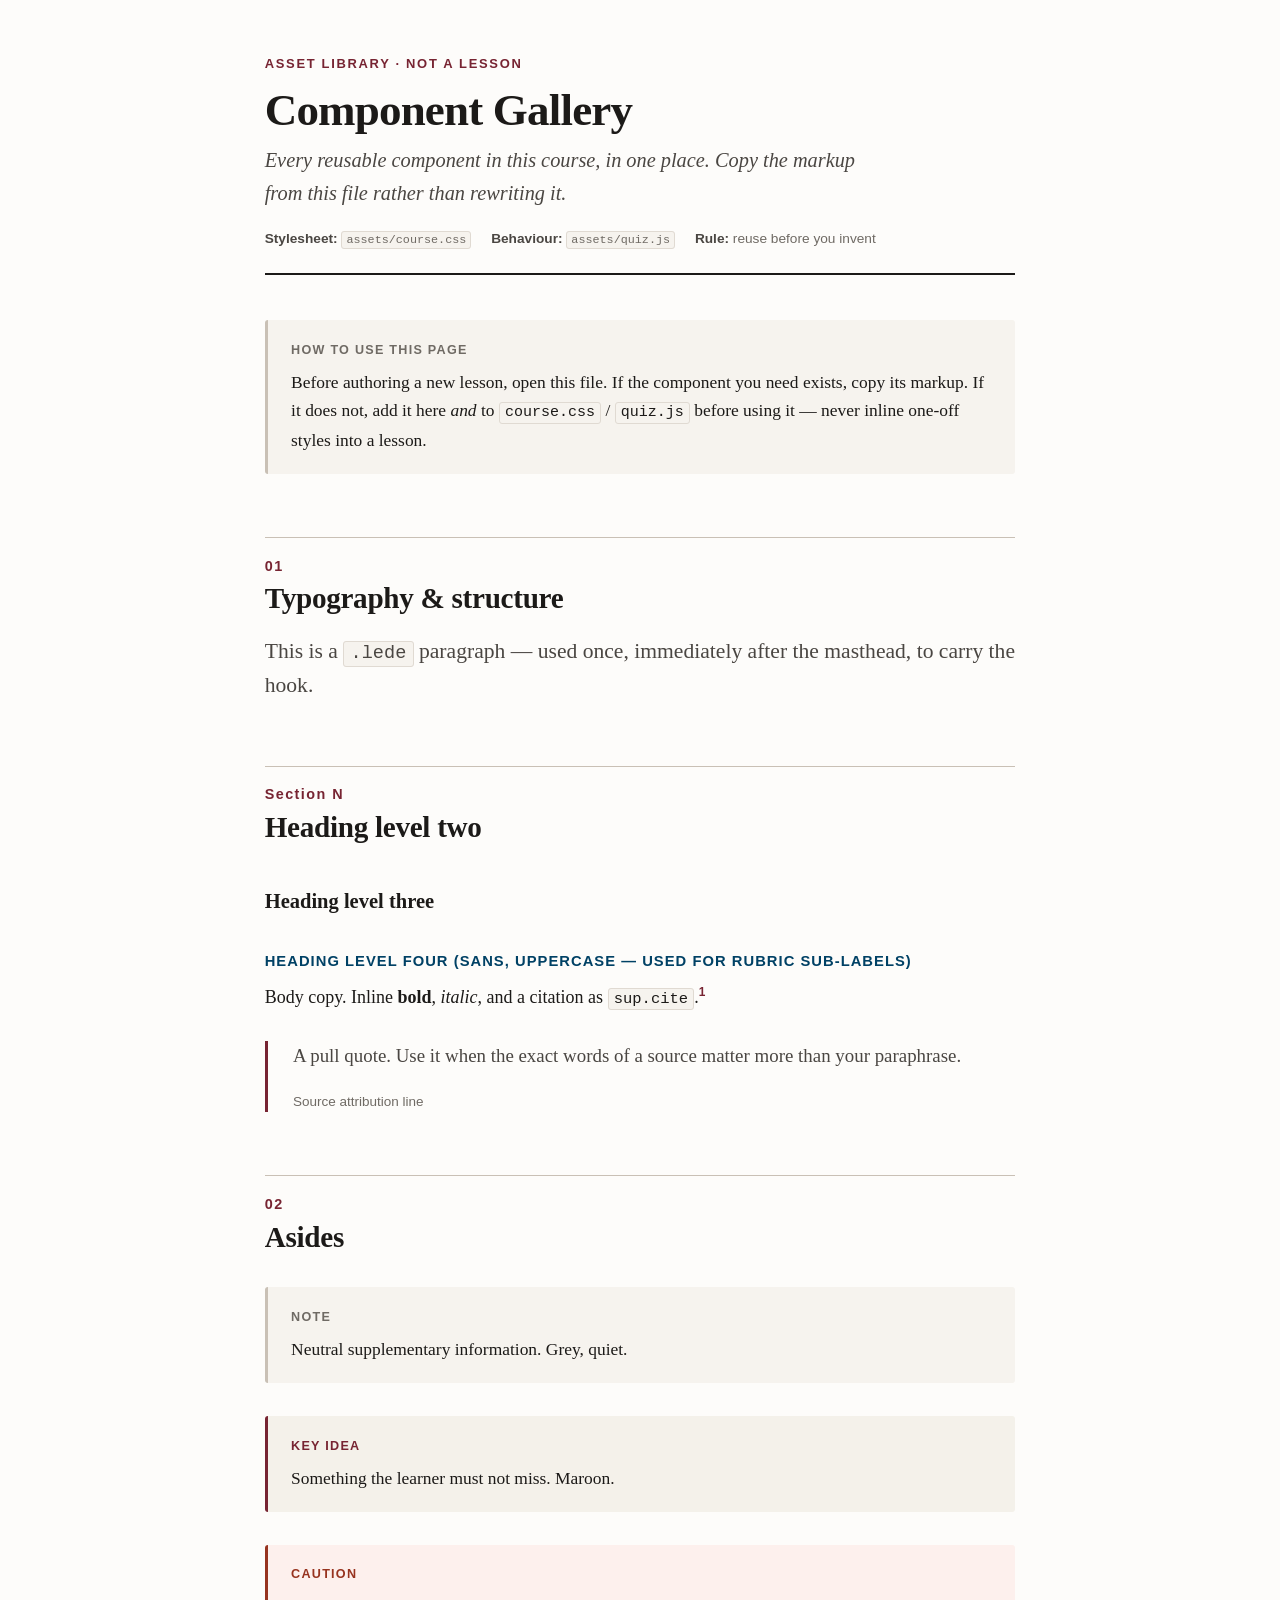
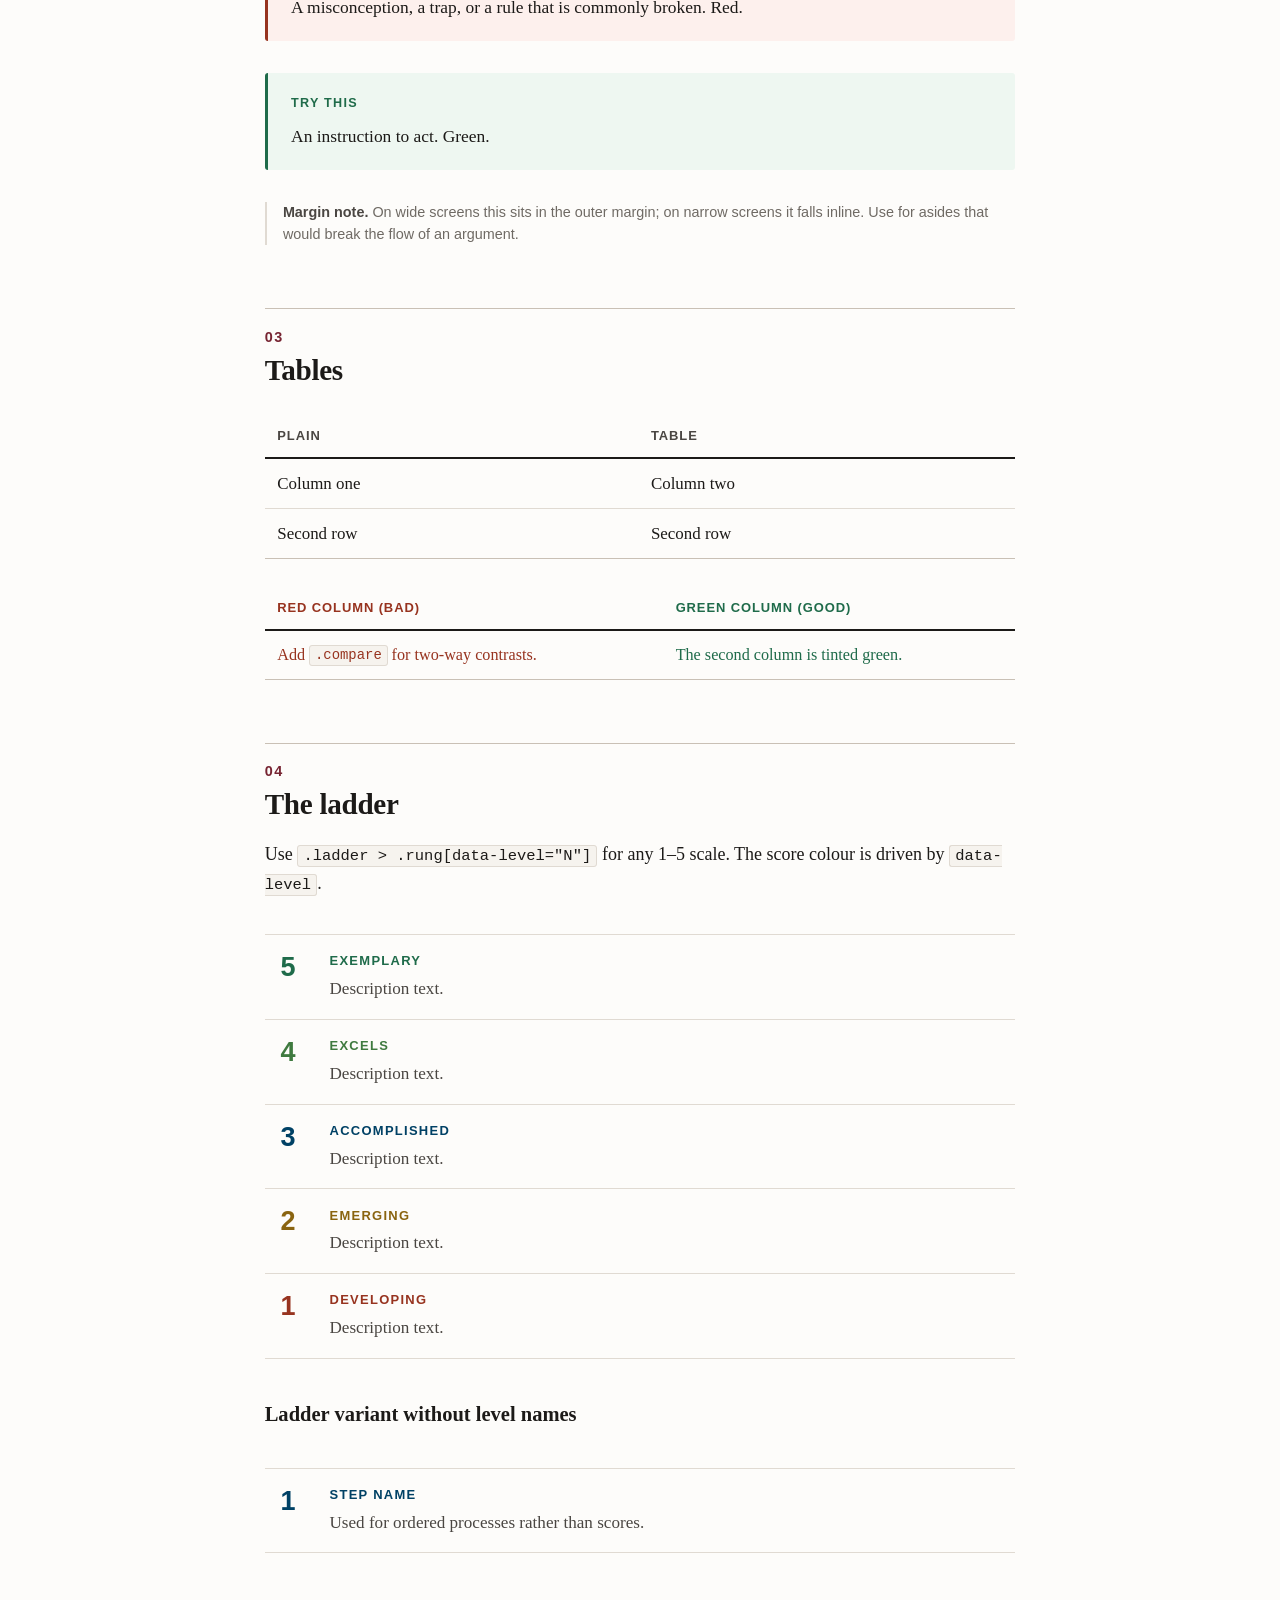
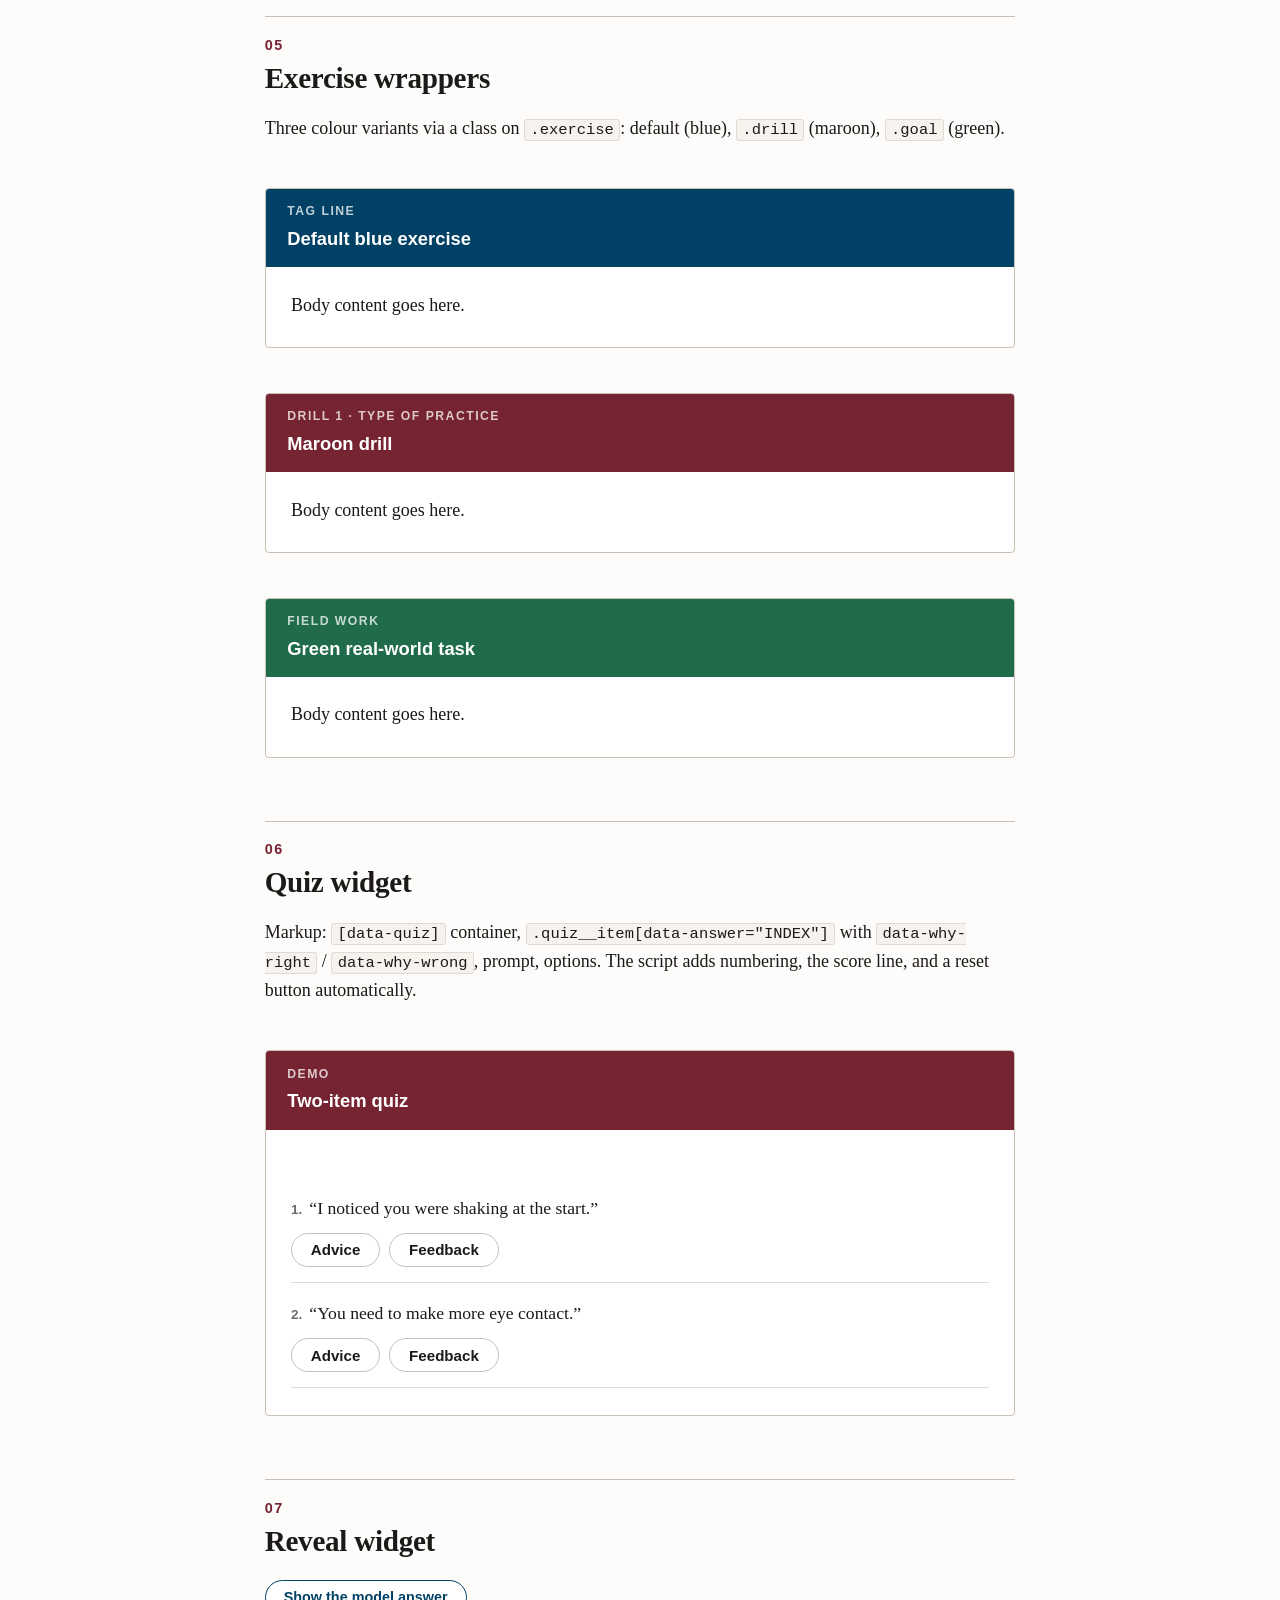
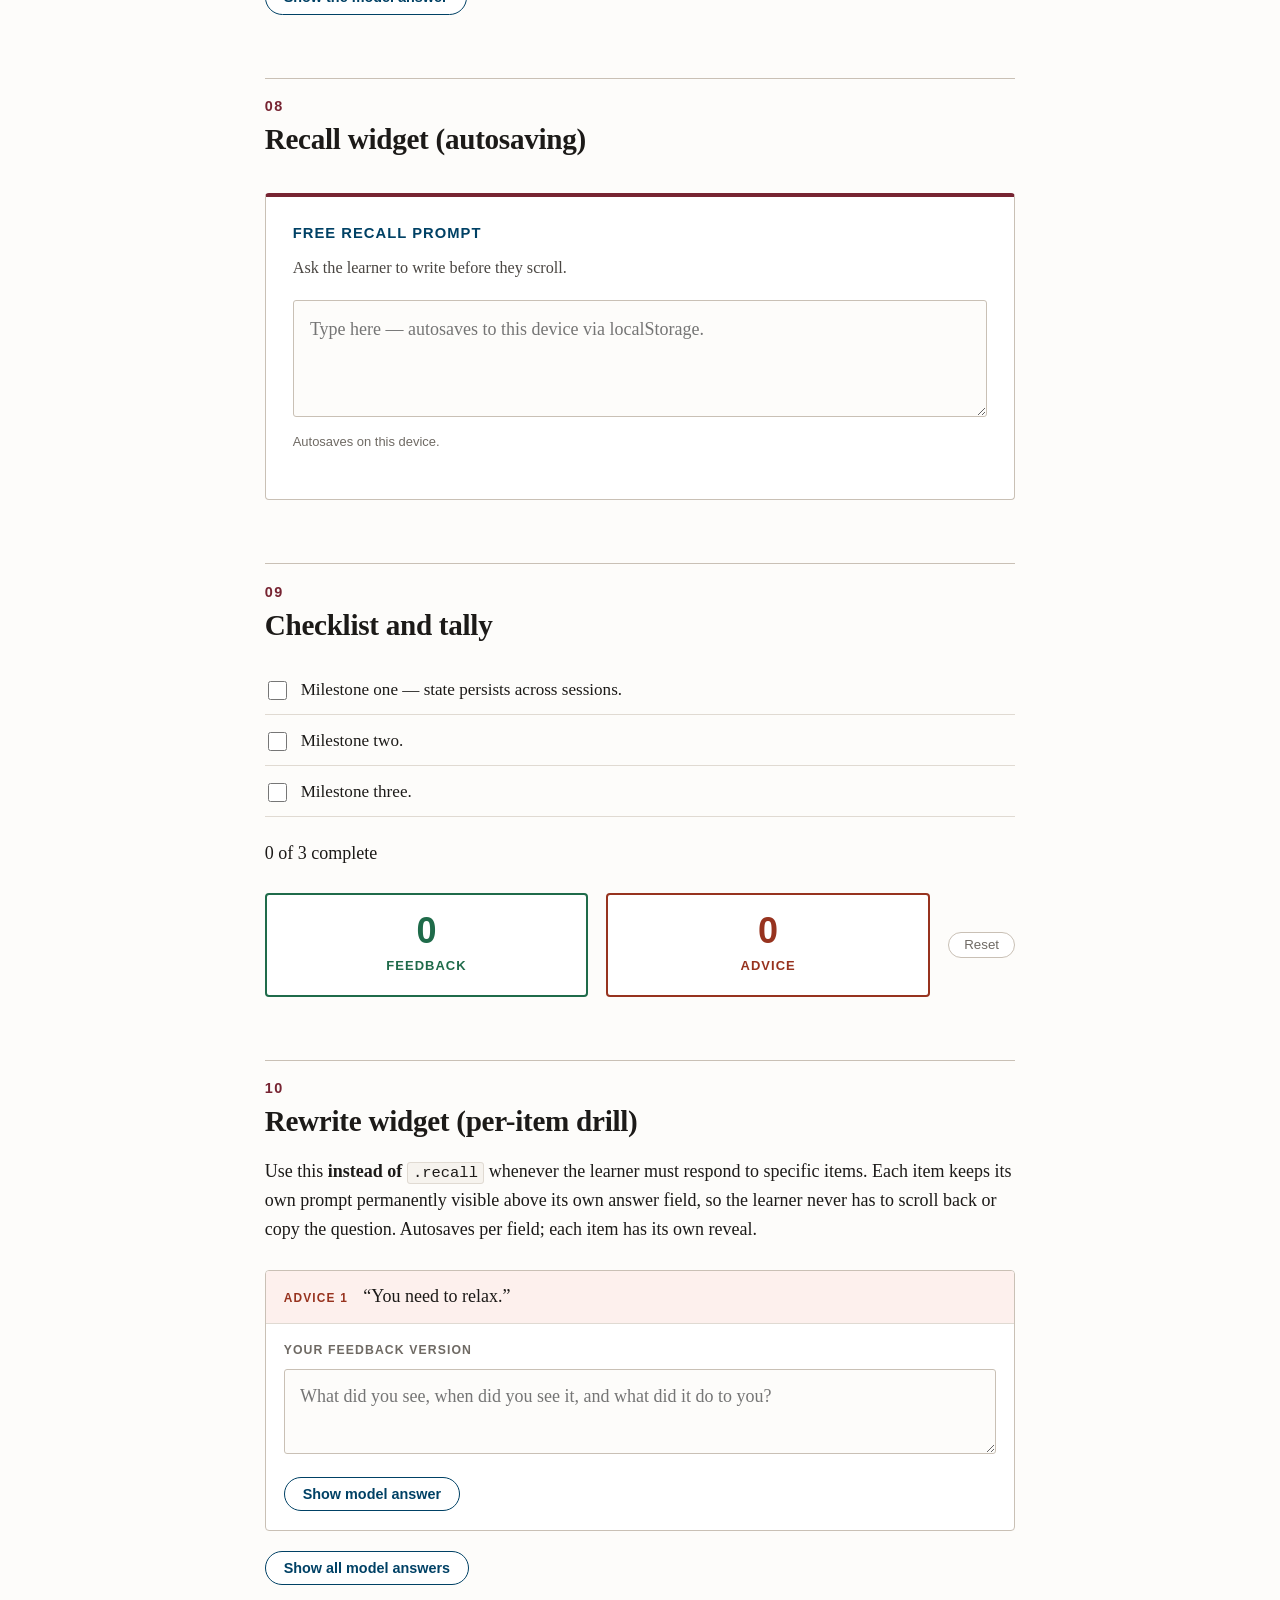
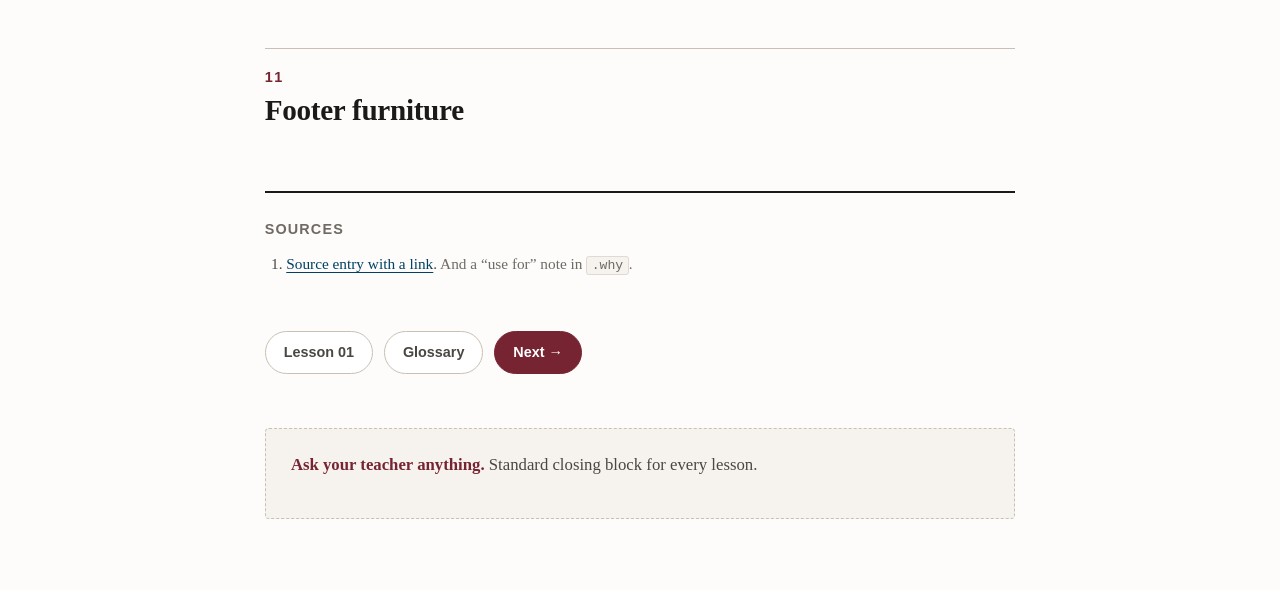
==== assets/components.html @ 380d7daf "Toastmasters evaluation course: Lesson 01 + three reference documents A self-study course on evaluat" ====
<!DOCTYPE html>
<html lang="en">
<head>
<meta charset="utf-8">
<meta name="viewport" content="width=device-width, initial-scale=1">
<title>Component gallery — course asset library</title>
<link rel="stylesheet" href="course.css">
</head>
<body>
<div class="wrap">

<header class="masthead">
  <p class="eyebrow">Asset library · not a lesson</p>
  <h1>Component Gallery</h1>
  <p class="subtitle">Every reusable component in this course, in one place. Copy the markup
  from this file rather than rewriting it.</p>
  <div class="metabar">
    <span><b>Stylesheet:</b> <code>assets/course.css</code></span>
    <span><b>Behaviour:</b> <code>assets/quiz.js</code></span>
    <span><b>Rule:</b> reuse before you invent</span>
  </div>
</header>

<div class="note">
  <span class="label">How to use this page</span>
  <p>Before authoring a new lesson, open this file. If the component you need exists, copy its
  markup. If it does not, add it here <em>and</em> to <code>course.css</code> /
  <code>quiz.js</code> before using it — never inline one-off styles into a lesson.</p>
</div>

<h2><span class="num">01</span>Typography &amp; structure</h2>

<p class="lede">This is a <code>.lede</code> paragraph — used once, immediately after the
masthead, to carry the hook.</p>

<h2><span class="num">Section N</span>Heading level two</h2>
<h3>Heading level three</h3>
<h4>Heading level four (sans, uppercase — used for rubric sub-labels)</h4>

<p>Body copy. Inline <strong>bold</strong>, <em>italic</em>, and a
<citation>citation</citation> as <code>sup.cite</code>.<sup class="cite"><a href="#s1">1</a></sup></p>

<blockquote>
  <p>A pull quote. Use it when the exact words of a source matter more than your paraphrase.</p>
  <cite>Source attribution line</cite>
</blockquote>

<h2><span class="num">02</span>Asides</h2>

<div class="note">
  <span class="label">Note</span>
  <p>Neutral supplementary information. Grey, quiet.</p>
</div>

<div class="key">
  <span class="label">Key idea</span>
  <p>Something the learner must not miss. Maroon.</p>
</div>

<div class="warn">
  <span class="label">Caution</span>
  <p>A misconception, a trap, or a rule that is commonly broken. Red.</p>
</div>

<div class="try">
  <span class="label">Try this</span>
  <p>An instruction to act. Green.</p>
</div>

<p class="margin"><strong>Margin note.</strong> On wide screens this sits in the outer margin;
on narrow screens it falls inline. Use for asides that would break the flow of an
argument.</p>

<h2><span class="num">03</span>Tables</h2>

<table>
  <thead><tr><th>Plain</th><th>Table</th></tr></thead>
  <tbody>
    <tr><td>Column one</td><td>Column two</td></tr>
    <tr><td>Second row</td><td>Second row</td></tr>
  </tbody>
</table>

<table class="compare">
  <thead><tr><th>Red column (bad)</th><th>Green column (good)</th></tr></thead>
  <tbody>
    <tr><td>Add <code>.compare</code> for two-way contrasts.</td><td>The second column is tinted green.</td></tr>
  </tbody>
</table>

<h2><span class="num">04</span>The ladder</h2>

<p>Use <code>.ladder &gt; .rung[data-level="N"]</code> for any 1–5 scale. The score colour is
driven by <code>data-level</code>.</p>

<div class="ladder">
  <div class="rung" data-level="5"><div class="score">5</div>
    <div><span class="rungname">Exemplary</span><p>Description text.</p></div></div>
  <div class="rung" data-level="4"><div class="score">4</div>
    <div><span class="rungname">Excels</span><p>Description text.</p></div></div>
  <div class="rung" data-level="3"><div class="score">3</div>
    <div><span class="rungname">Accomplished</span><p>Description text.</p></div></div>
  <div class="rung" data-level="2"><div class="score">2</div>
    <div><span class="rungname">Emerging</span><p>Description text.</p></div></div>
  <div class="rung" data-level="1"><div class="score">1</div>
    <div><span class="rungname">Developing</span><p>Description text.</p></div></div>
</div>

<h3>Ladder variant without level names</h3>
<div class="ladder">
  <div class="rung" data-level="3"><div class="score">1</div>
    <div><span class="rungname">Step name</span><p>Used for ordered processes rather than
    scores.</p></div></div>
</div>

<h2><span class="num">05</span>Exercise wrappers</h2>

<p>Three colour variants via a class on <code>.exercise</code>: default (blue),
<code>.drill</code> (maroon), <code>.goal</code> (green).</p>

<div class="exercise">
  <header><span class="tag">Tag line</span><span class="name">Default blue exercise</span></header>
  <div class="body"><p>Body content goes here.</p></div>
</div>

<div class="exercise drill">
  <header><span class="tag">Drill 1 · Type of practice</span><span class="name">Maroon drill</span></header>
  <div class="body"><p>Body content goes here.</p></div>
</div>

<div class="exercise goal">
  <header><span class="tag">Field work</span><span class="name">Green real-world task</span></header>
  <div class="body"><p>Body content goes here.</p></div>
</div>

<h2><span class="num">06</span>Quiz widget</h2>

<p>Markup: <code>[data-quiz]</code> container, <code>.quiz__item[data-answer="INDEX"]</code>
with <code>data-why-right</code> / <code>data-why-wrong</code>, prompt, options. The script
adds numbering, the score line, and a reset button automatically.</p>

<div class="exercise drill">
  <header><span class="tag">Demo</span><span class="name">Two-item quiz</span></header>
  <div class="body">
    <div class="quiz" data-quiz>
      <div class="quiz__item" data-answer="1"
           data-why-right="Yes — this is feedback. It reports an observation."
           data-why-wrong="No — “I noticed” is the giveaway. It reports what the evaluator saw.">
        <p class="quiz__prompt">“I noticed you were shaking at the start.”</p>
        <div class="quiz__opts">
          <button type="button" class="quiz__opt">Advice</button>
          <button type="button" class="quiz__opt">Feedback</button>
        </div>
        <p class="quiz__fb" hidden></p>
      </div>
      <div class="quiz__item" data-answer="0"
           data-why-right="Yes — “you need to” makes it an opinion about what to do."
           data-why-wrong="No — “you need to” is a directive, so it is advice.">
        <p class="quiz__prompt">“You need to make more eye contact.”</p>
        <div class="quiz__opts">
          <button type="button" class="quiz__opt">Advice</button>
          <button type="button" class="quiz__opt">Feedback</button>
        </div>
        <p class="quiz__fb" hidden></p>
      </div>
    </div>
  </div>
</div>

<h2><span class="num">07</span>Reveal widget</h2>

<div data-reveal-box class="reveal">
  <button type="button" data-reveal
          data-label-show="Show the model answer"
          data-label-hide="Hide the model answer">Show the model answer</button>
  <div class="reveal__body" hidden>
    <p>The hidden content. Always write model answers here — revealing nothing is a missed
    opportunity for the learner to compare their attempt against a standard.</p>
  </div>
</div>

<h2><span class="num">08</span>Recall widget (autosaving)</h2>

<div class="recall" data-recall data-key="gallery-demo">
  <h4>Free recall prompt</h4>
  <p style="font-size:.9rem;color:var(--ink-soft)">Ask the learner to write before they
  scroll.</p>
  <textarea placeholder="Type here — autosaves to this device via localStorage."></textarea>
  <p class="recall__actions"><span style="font-family:var(--sans);font-size:.72rem;color:var(--ink-faint)">Autosaves on this device.</span></p>
</div>

<h2><span class="num">09</span>Checklist and tally</h2>

<ul class="checklist" data-checklist data-key="gallery-checklist">
  <li><label><input type="checkbox"><span>Milestone one — state persists across sessions.</span></label></li>
  <li><label><input type="checkbox"><span>Milestone two.</span></label></li>
  <li><label><input type="checkbox"><span>Milestone three.</span></label></li>
</ul>

<div class="tally" data-tally data-key="gallery-tally">
  <div class="tally__btn" data-kind="feedback" role="button" tabindex="0">
    <span class="t-count">0</span><span class="t-label">Feedback</span>
  </div>
  <div class="tally__btn" data-kind="advice" role="button" tabindex="0">
    <span class="t-count">0</span><span class="t-label">Advice</span>
  </div>
</div>

<h2><span class="num">10</span>Rewrite widget (per-item drill)</h2>

<p>Use this <strong>instead of</strong> <code>.recall</code> whenever the learner must respond to
specific items. Each item keeps its own prompt permanently visible above its own answer field,
so the learner never has to scroll back or copy the question. Autosaves per field; each item has
its own reveal.</p>

<div class="rewrite" data-rewrite data-key="gallery-rewrite">
  <div class="rewrite__item">
    <div class="rewrite__head">
      <span class="rewrite__n">Advice 1</span>
      <p class="rewrite__advice">“You need to relax.”</p>
    </div>
    <div class="rewrite__body">
      <label>Your feedback version</label>
      <textarea class="rewrite__input" placeholder="What did you see, when did you see it, and what did it do to you?"></textarea>
      <div class="rewrite__bar">
        <button type="button" data-item-reveal>Show model answer</button>
      </div>
      <div class="rewrite__model" hidden>
        <span class="lbl">Model answer</span>
        <p>“For the first forty seconds you were shifting your weight from foot to foot.”</p>
        <p class="coords"><b>WHAT</b> weight shifting · <b>WHEN</b> the first forty seconds ·
        <b>SO WHAT</b> implied by the contrast</p>
      </div>
    </div>
  </div>
  <div class="rewrite__all">
    <button type="button" data-reveal-all>Show all model answers</button>
  </div>
</div>

<h2><span class="num">11</span>Footer furniture</h2>

<div class="sources">
  <h3>Sources</h3>
  <ol>
    <li id="s1"><a href="#">Source entry with a link</a>.
      <span class="why">And a “use for” note in <code>.why</code>.</span></li>
  </ol>
</div>

<nav class="lessonnav">
  <a href="../lessons/0001-you-are-not-a-judge.html">Lesson 01</a>
  <a href="../reference/0001-glossary.html">Glossary</a>
  <a class="next" href="../RESOURCES.md">Next →</a>
</nav>

<div class="askteacher">
  <p><strong>Ask your teacher anything.</strong> Standard closing block for every lesson.</p>
</div>

</div>
<script src="quiz.js"></script>
</body>
</html>
---- assets/course.css ----
/* ============================================================================
   course.css — shared stylesheet for the Toastmasters Evaluation course
   Every lesson and reference document links this file.
   Design goals: Tufte-ish calm, generous measure, prints cleanly on A4/Letter.
   ========================================================================= */

:root {
  /* Brand */
  --tm-maroon: #772432;
  --tm-maroon-soft: #9a4a56;
  --tm-blue: #004165;
  --tm-blue-soft: #3a6f8f;
  --tm-gold: #b8912f;

  /* Ink & paper */
  --ink: #1c1a18;
  --ink-soft: #4a4642;
  --ink-faint: #6f6a64;
  --paper: #fdfcfa;
  --paper-sunk: #f6f3ee;
  --rule: #e0dad2;
  --rule-strong: #c9c0b5;

  /* Semantic */
  --good: #1f6b4a;
  --good-bg: #eef7f1;
  --bad: #97331f;
  --bad-bg: #fdf0ed;
  --warn: #8a6410;
  --warn-bg: #fdf6e6;

  /* Type */
  --serif: "Iowan Old Style", "Palatino Linotype", Palatino, "Book Antiqua",
    Georgia, "Times New Roman", serif;
  --sans: -apple-system, BlinkMacSystemFont, "Segoe UI", Inter, Roboto,
    "Helvetica Neue", Arial, sans-serif;
  --mono: "SF Mono", ui-monospace, "Cascadia Code", Menlo, Consolas, monospace;

  --measure: 40rem;
  --gutter: 20rem;
}

* { box-sizing: border-box; }

html {
  font-size: 18px;
  -webkit-text-size-adjust: 100%;
}

body {
  margin: 0;
  background: var(--paper);
  color: var(--ink);
  font-family: var(--serif);
  line-height: 1.62;
  font-kerning: normal;
  font-variant-ligatures: common-ligatures;
  text-rendering: optimizeLegibility;
}

/* ---------------------------------------------------------------- layout -- */

.wrap {
  max-width: calc(var(--measure) + 4rem);
  margin: 0 auto;
  padding: 3rem 2rem 6rem;
}

/* Single-column centered layout */
@media (min-width: 1180px) {
  .wrap {
    max-width: calc(var(--measure) + 4rem);
  }
}

/* --------------------------------------------------------------- masthead -- */

.masthead {
  border-bottom: 2px solid var(--ink);
  padding-bottom: 1.25rem;
  margin-bottom: 2.5rem;
}

.eyebrow {
  font-family: var(--sans);
  font-size: 0.72rem;
  font-weight: 650;
  letter-spacing: 0.13em;
  text-transform: uppercase;
  color: var(--tm-maroon);
  margin: 0 0 0.6rem;
}

.eyebrow a { color: inherit; }

h1 {
  font-size: 2.5rem;
  line-height: 1.1;
  font-weight: 600;
  letter-spacing: -0.018em;
  margin: 0 0 0.5rem;
}

.subtitle {
  font-size: 1.13rem;
  font-style: italic;
  color: var(--ink-soft);
  margin: 0;
  max-width: 34rem;
}

.metabar {
  font-family: var(--sans);
  font-size: 0.76rem;
  color: var(--ink-faint);
  margin-top: 1rem;
  display: flex;
  flex-wrap: wrap;
  gap: 0.4rem 1.1rem;
}
.metabar b { font-weight: 650; color: var(--ink-soft); }

/* ------------------------------------------------------------------ type -- */

h2 {
  font-size: 1.62rem;
  line-height: 1.2;
  font-weight: 600;
  letter-spacing: -0.01em;
  margin: 3.5rem 0 1rem;
  padding-top: 1.1rem;
  border-top: 1px solid var(--rule-strong);
}

h2 .num {
  font-family: var(--sans);
  font-size: 0.8rem;
  font-weight: 700;
  color: var(--tm-maroon);
  display: block;
  letter-spacing: 0.1em;
  margin-bottom: 0.35rem;
}

h3 {
  font-size: 1.14rem;
  font-weight: 650;
  margin: 2.2rem 0 0.6rem;
}

h4 {
  font-family: var(--sans);
  font-size: 0.82rem;
  font-weight: 700;
  letter-spacing: 0.07em;
  text-transform: uppercase;
  color: var(--tm-blue);
  margin: 1.8rem 0 0.5rem;
}

p { margin: 0 0 1.05rem; }

.lede {
  font-size: 1.2rem;
  line-height: 1.58;
  color: var(--ink-soft);
}

a {
  color: var(--tm-blue);
  text-decoration-thickness: 1px;
  text-underline-offset: 2.5px;
}
a:hover { color: var(--tm-maroon); }

strong { font-weight: 650; }
em { font-style: italic; }

ul, ol { margin: 0 0 1.1rem; padding-left: 1.35rem; }
li { margin-bottom: 0.45rem; }
li > ul, li > ol { margin-top: 0.45rem; margin-bottom: 0.3rem; }

hr {
  border: 0;
  border-top: 1px solid var(--rule);
  margin: 2.5rem 0;
}

/* Superscript citations */
sup.cite {
  font-family: var(--sans);
  font-size: 0.66rem;
  font-weight: 700;
  line-height: 0;
  vertical-align: super;
}
sup.cite a { text-decoration: none; color: var(--tm-maroon); }

/* -------------------------------------------------------------- blockquote -- */

blockquote {
  margin: 1.6rem 0;
  padding: 0 0 0 1.4rem;
  border-left: 3px solid var(--tm-maroon);
  font-size: 1.05rem;
  color: var(--ink-soft);
}
blockquote p:last-child { margin-bottom: 0; }
blockquote cite {
  display: block;
  font-family: var(--sans);
  font-size: 0.75rem;
  font-style: normal;
  color: var(--ink-faint);
  margin-top: 0.7rem;
}

/* ------------------------------------------------------------------ asides -- */

.note,
.key,
.warn,
.try {
  margin: 1.8rem 0;
  padding: 1.1rem 1.3rem;
  border-radius: 3px;
  font-size: 0.97rem;
  background: var(--paper-sunk);
  border-left: 3px solid var(--rule-strong);
}
.note > :last-child,
.key > :last-child,
.warn > :last-child,
.try > :last-child { margin-bottom: 0; }

.note .label,
.key .label,
.warn .label,
.try .label {
  display: block;
  font-family: var(--sans);
  font-size: 0.7rem;
  font-weight: 750;
  letter-spacing: 0.1em;
  text-transform: uppercase;
  margin-bottom: 0.45rem;
  color: var(--ink-faint);
}

.key { background: #f4f1ea; border-left-color: var(--tm-maroon); }
.key .label { color: var(--tm-maroon); }

.warn { background: var(--bad-bg); border-left-color: var(--bad); }
.warn .label { color: var(--bad); }

.try { background: var(--good-bg); border-left-color: var(--good); }
.try .label { color: var(--good); }

/* True margin note (wide screens only) */
.margin {
  font-family: var(--sans);
  font-size: 0.8rem;
  line-height: 1.5;
  color: var(--ink-faint);
  margin: 0.4rem 0 1.5rem;
  padding-left: 0.9rem;
  border-left: 2px solid var(--rule);
}
.margin strong { color: var(--ink-soft); }
@media (max-width: 1179px) {
  .margin { font-size: 0.86rem; }
}

/* ----------------------------------------------------------------- tables -- */

table {
  width: 100%;
  border-collapse: collapse;
  margin: 1.6rem 0;
  font-size: 0.94rem;
}
th {
  font-family: var(--sans);
  font-size: 0.72rem;
  font-weight: 700;
  letter-spacing: 0.07em;
  text-transform: uppercase;
  text-align: left;
  padding: 0.55rem 0.7rem;
  border-bottom: 2px solid var(--ink);
  color: var(--ink-soft);
}
td {
  padding: 0.6rem 0.7rem;
  border-bottom: 1px solid var(--rule);
  vertical-align: top;
}
tbody tr:last-child td { border-bottom: 1px solid var(--rule-strong); }

/* Advice vs feedback comparison */
table.compare td:first-child { color: var(--bad); }
table.compare td:last-child { color: var(--good); }
table.compare th:first-child { color: var(--bad); }
table.compare th:last-child { color: var(--good); }

/* ------------------------------------------------------------------ ladder -- */

.ladder { margin: 2rem 0; }

.rung {
  display: grid;
  grid-template-columns: 2.6rem 1fr;
  gap: 0 1rem;
  padding: 0.9rem 0;
  border-bottom: 1px solid var(--rule);
}
.rung:first-child { border-top: 1px solid var(--rule); }
.rung .score {
  font-family: var(--sans);
  font-size: 1.5rem;
  font-weight: 700;
  line-height: 1;
  text-align: center;
  padding-top: 0.15rem;
}
.rung .rungname {
  font-family: var(--sans);
  font-size: 0.72rem;
  font-weight: 750;
  letter-spacing: 0.1em;
  text-transform: uppercase;
  display: block;
  margin-bottom: 0.15rem;
}
.rung p { margin: 0; font-size: 0.95rem; color: var(--ink-soft); }

.rung[data-level="5"] .score, .rung[data-level="5"] .rungname { color: var(--good); }
.rung[data-level="4"] .score, .rung[data-level="4"] .rungname { color: #3f7a3f; }
.rung[data-level="3"] .score, .rung[data-level="3"] .rungname { color: var(--tm-blue); }
.rung[data-level="2"] .score, .rung[data-level="2"] .rungname { color: var(--warn); }
.rung[data-level="1"] .score, .rung[data-level="1"] .rungname { color: var(--bad); }

/* ---------------------------------------------------------------- exercise -- */

.exercise {
  margin: 2.5rem 0;
  border: 1px solid var(--rule-strong);
  border-radius: 4px;
  overflow: hidden;
  background: #fff;
}
.exercise > header {
  background: var(--tm-blue);
  color: #fff;
  padding: 0.75rem 1.2rem;
  font-family: var(--sans);
}
.exercise > header .tag {
  font-size: 0.68rem;
  font-weight: 750;
  letter-spacing: 0.12em;
  text-transform: uppercase;
  opacity: 0.75;
  display: block;
}
.exercise > header .name {
  font-size: 1.02rem;
  font-weight: 650;
  display: block;
  margin-top: 0.1rem;
}
.exercise > .body { padding: 1.3rem 1.4rem 0.4rem; }
.exercise > .body > :last-child { margin-bottom: 1.1rem; }

.exercise.goal > header { background: var(--good); }
.exercise.drill > header { background: var(--tm-maroon); }

/* -------------------------------------------------------------- quiz widget -- */

.quiz { margin: 1.4rem 0 1.6rem; }

.quiz__item {
  padding: 0.85rem 0;
  border-bottom: 1px solid var(--rule);
}
.quiz__item:last-child { border-bottom: 0; }

.quiz__prompt {
  margin: 0 0 0.6rem;
  font-size: 0.98rem;
}
.quiz__prompt .n {
  font-family: var(--sans);
  font-size: 0.75rem;
  font-weight: 700;
  color: var(--ink-faint);
  margin-right: 0.4rem;
}

.quiz__opts {
  display: flex;
  flex-wrap: wrap;
  gap: 0.5rem;
}

.quiz__opt {
  font-family: var(--sans);
  font-size: 0.84rem;
  font-weight: 600;
  padding: 0.42rem 1.05rem;
  border: 1.5px solid var(--rule-strong);
  background: #fff;
  color: var(--ink);
  border-radius: 100px;
  cursor: pointer;
  transition: background 0.12s, border-color 0.12s, color 0.12s;
}
.quiz__opt:hover:not(:disabled) {
  border-color: var(--tm-blue);
  color: var(--tm-blue);
}
.quiz__opt:disabled { cursor: default; }

.quiz__opt.is-correct {
  background: var(--good-bg);
  border-color: var(--good);
  color: var(--good);
  font-weight: 700;
}
.quiz__opt.is-wrong {
  background: var(--bad-bg);
  border-color: var(--bad);
  color: var(--bad);
  text-decoration: line-through;
}
.quiz__opt.is-dim { opacity: 0.42; }

.quiz__fb {
  margin: 0.7rem 0 0;
  font-size: 0.88rem;
  line-height: 1.55;
  padding: 0.55rem 0.85rem;
  border-radius: 3px;
  border-left: 3px solid var(--rule-strong);
  background: var(--paper-sunk);
  color: var(--ink-soft);
}
.quiz__fb.good { border-left-color: var(--good); background: var(--good-bg); }
.quiz__fb.bad { border-left-color: var(--bad); background: var(--bad-bg); }

.quiz__score {
  font-family: var(--sans);
  font-size: 0.8rem;
  font-weight: 650;
  color: var(--ink-faint);
  margin-top: 1rem;
  padding-top: 0.7rem;
  border-top: 1px solid var(--rule-strong);
}
.quiz__score b { color: var(--ink); }

.quiz__reset {
  font-family: var(--sans);
  font-size: 0.74rem;
  font-weight: 600;
  margin-left: 0.7rem;
  border: 1px solid var(--rule-strong);
  background: #fff;
  border-radius: 100px;
  padding: 0.18rem 0.7rem;
  cursor: pointer;
  color: var(--ink-faint);
}

/* ------------------------------------------------------------ reveal widget -- */

.reveal { margin: 1.2rem 0; }
.reveal__btn {
  font-family: var(--sans);
  font-size: 0.8rem;
  font-weight: 650;
  padding: 0.45rem 1rem;
  border: 1.5px solid var(--tm-blue);
  color: var(--tm-blue);
  background: #fff;
  border-radius: 100px;
  cursor: pointer;
}
.reveal__btn:hover { background: var(--tm-blue); color: #fff; }
.reveal__body {
  margin-top: 0.9rem;
  padding: 1rem 1.2rem;
  background: var(--paper-sunk);
  border-left: 3px solid var(--tm-blue);
  border-radius: 3px;
  font-size: 0.95rem;
}
.reveal__body > :last-child { margin-bottom: 0; }

/* --------------------------------------------------------- checklist widget -- */

.checklist { list-style: none; padding: 0; margin: 1.2rem 0; }
.checklist li {
  margin: 0;
  border-bottom: 1px solid var(--rule);
}
.checklist label {
  display: flex;
  gap: 0.75rem;
  align-items: flex-start;
  padding: 0.62rem 0.2rem;
  cursor: pointer;
  font-size: 0.95rem;
}
.checklist input {
  margin: 0.32rem 0 0;
  width: 1.05rem;
  height: 1.05rem;
  flex: 0 0 auto;
  accent-color: var(--tm-maroon);
  cursor: pointer;
}
.checklist input:checked + span {
  color: var(--ink-faint);
  text-decoration: line-through;
  text-decoration-color: var(--rule-strong);
}
.checklist .progress {
  font-family: var(--sans);
  font-size: 0.76rem;
  font-weight: 650;
  color: var(--ink-faint);
  margin-top: 0.6rem;
}

/* ------------------------------------------------------------- tally widget -- */

.tally {
  display: flex;
  gap: 1rem;
  flex-wrap: wrap;
  margin: 1.4rem 0;
}
.tally__btn {
  flex: 1 1 8rem;
  font-family: var(--sans);
  text-align: center;
  padding: 1rem 0.8rem;
  border-radius: 4px;
  border: 2px solid;
  background: #fff;
  cursor: pointer;
  user-select: none;
}
.tally__btn .t-count {
  display: block;
  font-size: 2rem;
  font-weight: 700;
  line-height: 1;
}
.tally__btn .t-label {
  display: block;
  font-size: 0.72rem;
  font-weight: 700;
  letter-spacing: 0.08em;
  text-transform: uppercase;
  margin-top: 0.35rem;
}
.tally__btn[data-kind="feedback"] { border-color: var(--good); color: var(--good); }
.tally__btn[data-kind="advice"] { border-color: var(--bad); color: var(--bad); }
.tally__btn:active { transform: translateY(1px); }
.tally__reset {
  font-family: var(--sans);
  font-size: 0.74rem;
  border: 1px solid var(--rule-strong);
  background: #fff;
  border-radius: 100px;
  padding: 0.25rem 0.85rem;
  cursor: pointer;
  color: var(--ink-faint);
  align-self: center;
}

/* --------------------------------------------------------- recall / flashcard -- */

.recall {
  background: #fff;
  border: 1px solid var(--rule-strong);
  border-top: 4px solid var(--tm-maroon);
  border-radius: 4px;
  padding: 1.4rem 1.5rem;
  margin: 2rem 0;
}
.recall h4 { margin-top: 0; }
.recall textarea {
  width: 100%;
  min-height: 6.5rem;
  font-family: var(--serif);
  font-size: 1rem;
  line-height: 1.6;
  padding: 0.8rem 0.9rem;
  border: 1px solid var(--rule-strong);
  border-radius: 3px;
  background: var(--paper);
  color: var(--ink);
  resize: vertical;
}
.recall textarea:focus {
  outline: 2px solid var(--tm-blue);
  outline-offset: 1px;
}
.recall .saved {
  font-family: var(--sans);
  font-size: 0.72rem;
  color: var(--good);
  font-weight: 650;
  margin-left: 0.6rem;
}

/* --------------------------------------------------------- rewrite widget -- */
/* Per-item drill: the prompt stays visible beside its own answer field.
   Use instead of .recall whenever the learner must respond to specific items. */

.rewrite { margin: 1.4rem 0 0; }

.rewrite__item {
  border: 1px solid var(--rule-strong);
  border-radius: 4px;
  margin-bottom: 1.1rem;
  background: #fff;
  overflow: hidden;
}

.rewrite__head {
  display: flex;
  gap: 0.85rem;
  align-items: baseline;
  padding: 0.7rem 1rem;
  background: var(--bad-bg);
  border-bottom: 1px solid var(--rule);
}

.rewrite__n {
  font-family: var(--sans);
  font-size: 0.66rem;
  font-weight: 750;
  letter-spacing: 0.1em;
  text-transform: uppercase;
  color: var(--bad);
  white-space: nowrap;
  flex: 0 0 auto;
  padding-top: 0.12rem;
}

.rewrite__advice {
  margin: 0;
  font-size: 1rem;
  line-height: 1.5;
}

.rewrite__body { padding: 0.95rem 1rem 1.05rem; }

.rewrite__body label {
  display: block;
  font-family: var(--sans);
  font-size: 0.68rem;
  font-weight: 700;
  letter-spacing: 0.09em;
  text-transform: uppercase;
  color: var(--ink-faint);
  margin-bottom: 0.45rem;
}

.rewrite__input {
  width: 100%;
  min-height: 4.6rem;
  font-family: var(--serif);
  font-size: 1rem;
  line-height: 1.6;
  padding: 0.7rem 0.85rem;
  border: 1px solid var(--rule-strong);
  border-radius: 3px;
  background: var(--paper);
  color: var(--ink);
  resize: vertical;
}
.rewrite__input:focus {
  outline: 2px solid var(--tm-blue);
  outline-offset: 1px;
}

.rewrite__bar {
  display: flex;
  gap: 0.6rem;
  flex-wrap: wrap;
  align-items: center;
  margin-top: 0.8rem;
}

.rewrite__model {
  margin: 0.95rem 0 0;
  padding: 0.9rem 1.05rem;
  background: var(--good-bg);
  border-left: 3px solid var(--good);
  border-radius: 3px;
  font-size: 0.94rem;
  line-height: 1.55;
}
.rewrite__model .lbl {
  display: block;
  font-family: var(--sans);
  font-size: 0.66rem;
  font-weight: 750;
  letter-spacing: 0.1em;
  text-transform: uppercase;
  color: var(--good);
  margin-bottom: 0.4rem;
}
.rewrite__model p { margin: 0 0 0.6rem; }
.rewrite__model p:last-child { margin-bottom: 0; }
.rewrite__model .coords {
  font-family: var(--sans);
  font-size: 0.82rem;
  color: var(--ink-soft);
}
.rewrite__model .coords b { color: var(--ink); }

.rewrite__all { margin-top: 0.6rem; }

/* -------------------------------------------------------------- source list -- */

.sources {
  margin-top: 3.5rem;
  padding-top: 1.4rem;
  border-top: 2px solid var(--ink);
  font-size: 0.85rem;
  color: var(--ink-soft);
}
.sources h3 { font-size: 0.8rem; font-family: var(--sans); letter-spacing: 0.08em;
  text-transform: uppercase; color: var(--ink-faint); margin-top: 0; }
.sources ol { padding-left: 1.2rem; }
.sources li { margin-bottom: 0.55rem; }
.sources .why { color: var(--ink-faint); }

/* -------------------------------------------------------------------- nav -- */

.lessonnav {
  display: flex;
  flex-wrap: wrap;
  gap: 0.6rem;
  margin: 3rem 0 0;
  font-family: var(--sans);
}
.lessonnav a {
  font-size: 0.8rem;
  font-weight: 600;
  padding: 0.5rem 1rem;
  border: 1px solid var(--rule-strong);
  border-radius: 100px;
  text-decoration: none;
  color: var(--ink-soft);
  background: #fff;
}
.lessonnav a:hover { border-color: var(--tm-maroon); color: var(--tm-maroon); }
.lessonnav a.next { background: var(--tm-maroon); border-color: var(--tm-maroon); color: #fff; }
.lessonnav a.next:hover { background: var(--tm-blue); border-color: var(--tm-blue); color: #fff; }

/* Prompt to the teacher */
.askteacher {
  margin-top: 3rem;
  padding: 1.2rem 1.4rem;
  border: 1px dashed var(--rule-strong);
  border-radius: 4px;
  font-size: 0.93rem;
  color: var(--ink-soft);
  background: var(--paper-sunk);
}
.askteacher strong { color: var(--tm-maroon); }

/* -------------------------------------------------------------------- nav -- */

.topnav {
  font-family: var(--sans);
  font-size: 0.76rem;
  font-weight: 600;
  letter-spacing: 0.02em;
  margin: 0 0 1.6rem;
}
.topnav a {
  color: var(--ink-faint);
  text-decoration: none;
  border-bottom: 1px solid transparent;
}
.topnav a:hover { color: var(--tm-maroon); border-bottom-color: var(--tm-maroon); }
.topnav .sep { color: var(--rule-strong); margin: 0 0.5rem; }

table.compare { font-size: 0.9rem; }

code {
  font-family: var(--mono);
  font-size: 0.86em;
  background: var(--paper-sunk);
  padding: 0.08em 0.34em;
  border-radius: 3px;
  border: 1px solid var(--rule);
  word-break: break-word;
}

/* ============================================================ course home = */

.home-hero {
  border-bottom: 2px solid var(--ink);
  padding-bottom: 1.6rem;
  margin-bottom: 2.2rem;
}
.home-hero h1 { font-size: 2.7rem; }
.home-hero .lede { max-width: 34rem; }

.home-section { margin-top: 3rem; }
.home-section > h2 { margin-top: 0; border-top: 0; padding-top: 0; }

.cards {
  display: grid;
  grid-template-columns: repeat(auto-fill, minmax(17rem, 1fr));
  gap: 1rem;
  margin: 1.4rem 0 0;
  padding: 0;
  list-style: none;
}

.card {
  border: 1px solid var(--rule-strong);
  border-radius: 4px;
  background: #fff;
  padding: 1.05rem 1.15rem 1rem;
  display: flex;
  flex-direction: column;
  gap: 0.35rem;
  text-decoration: none;
  color: inherit;
  transition: border-color 0.12s, box-shadow 0.12s;
}
.card:hover {
  border-color: var(--tm-maroon);
  box-shadow: 0 2px 10px rgba(119, 36, 50, 0.09);
}
.card .kicker {
  font-family: var(--sans);
  font-size: 0.66rem;
  font-weight: 750;
  letter-spacing: 0.12em;
  text-transform: uppercase;
  color: var(--tm-maroon);
}
.card .title {
  font-size: 1.06rem;
  font-weight: 650;
  line-height: 1.28;
}
.card .desc {
  font-size: 0.88rem;
  color: var(--ink-soft);
  margin: 0;
  line-height: 1.5;
}
.card .meta {
  font-family: var(--sans);
  font-size: 0.7rem;
  color: var(--ink-faint);
  margin-top: auto;
  padding-top: 0.5rem;
}

.card.pending {
  border-style: dashed;
  background: var(--paper-sunk);
  color: var(--ink-faint);
}
.card.pending .kicker { color: var(--ink-faint); }
.card.pending .title { color: var(--ink-faint); font-weight: 600; }

/* ---------------------------------------------------------------- mobile -- */

@media (max-width: 720px) {
  html { font-size: 17px; }

  .wrap { padding: 1.9rem 1.15rem 4rem; }

  h1 { font-size: 1.9rem; }
  .home-hero h1 { font-size: 2rem; }
  h2 { font-size: 1.4rem; margin-top: 2.7rem; }
  .subtitle { font-size: 1.02rem; }
  .lede { font-size: 1.08rem; }
  .masthead { padding-bottom: 1rem; margin-bottom: 1.9rem; }

  /* Long words, URLs and code must never force a horizontal scroll. */
  p, li, td, th, .card .title { overflow-wrap: break-word; }

  .exercise > header { padding: 0.68rem 0.95rem; }
  .exercise > .body { padding: 1rem 0.95rem 0.1rem; }
  .note, .key, .warn, .try { padding: 0.95rem 1rem; }
  blockquote { padding-left: 1rem; font-size: 1rem; }

  table { font-size: 0.85rem; }
  table.compare { font-size: 0.82rem; }
  th, td { padding: 0.5rem 0.45rem; }
  th { font-size: 0.66rem; }

  .rung { grid-template-columns: 2.1rem 1fr; gap: 0 0.7rem; padding: 0.8rem 0; }
  .rung .score { font-size: 1.3rem; }

  .cards { grid-template-columns: 1fr; gap: 0.75rem; }

  .tally { gap: 0.6rem; }
  .tally__btn { flex: 1 1 44%; padding: 0.85rem 0.5rem; }
  .tally__btn .t-count { font-size: 1.7rem; }
  .tally__reset { flex: 1 1 100%; }

  .quiz__opts { gap: 0.4rem; }
  .quiz__opt { padding: 0.5rem 1.1rem; }

  .lessonnav { gap: 0.5rem; }
  .lessonnav a { font-size: 0.76rem; padding: 0.45rem 0.85rem; }

  .sources { font-size: 0.82rem; }

  /* Stacked definition tables (tagged by quiz.js). Two-column tables that are not
     two-way contrasts collapse into blocks so the term column cannot be crushed. */
  table.table--stack { display: block; }
  table.table--stack tbody { display: block; }
  table.table--stack tr {
    display: block;
    padding: 0.85rem 0;
    border-bottom: 1px solid var(--rule);
  }
  table.table--stack td { display: block; border: 0; padding: 0 0 0.35rem; }
  table.table--stack td:first-child {
    font-family: var(--sans);
    font-size: 0.9rem;
    font-weight: 700;
    color: var(--tm-maroon);
    padding-bottom: 0.25rem;
  }
  /* Column header repeated above each stacked cell so the pairing survives. */
  table.table--stack td[data-label]::before {
    content: attr(data-label) " \00b7 ";
    font-family: var(--sans);
    font-size: 0.68rem;
    font-weight: 750;
    letter-spacing: 0.08em;
    text-transform: uppercase;
    color: var(--ink-faint);
  }
  table.table--stack tbody tr:last-child { border-bottom: 1px solid var(--rule-strong); }
  table.table--stack tbody tr:last-child td { border-bottom: 0; }
}

@media (max-width: 400px) {
  html { font-size: 16.5px; }
  .wrap { padding: 1.5rem 0.95rem 3.5rem; }
  .exercise > .body { padding: 0.9rem 0.8rem 0.1rem; }
  .lessonmap { gap: 0.3rem; }
  .lessonmap a { min-width: 2.15rem; height: 2.15rem; font-size: 0.72rem; }
}

/* iPhone notch / home-indicator safe areas */
@supports (padding: env(safe-area-inset-left)) {
  .wrap {
    padding-left: max(1.15rem, env(safe-area-inset-left));
    padding-right: max(1.15rem, env(safe-area-inset-right));
    padding-bottom: max(4rem, calc(2rem + env(safe-area-inset-bottom)));
  }
}

/* --------------------------------------------------------- lesson map --------- */
/* Compact course navigation, lives in every lesson footer. Not a landing page —
   just a way to jump between lessons from a phone. */
.lessonmap {
  display: flex;
  flex-wrap: wrap;
  gap: 0.35rem;
  margin: 2.6rem 0 0;
  font-family: var(--sans);
}
.lessonmap .lm-label {
  flex: 1 0 100%;
  font-size: 0.68rem;
  font-weight: 750;
  letter-spacing: 0.11em;
  text-transform: uppercase;
  color: var(--ink-faint);
  margin-bottom: 0.15rem;
}
.lessonmap a {
  font-size: 0.75rem;
  font-weight: 700;
  text-decoration: none;
  min-width: 2.4rem;
  height: 2.4rem;
  padding: 0 0.45rem;
  border-radius: 3px;
  display: flex;
  align-items: center;
  justify-content: center;
  border: 1px solid var(--rule-strong);
  color: var(--ink-faint);
  background: #fff;
}
.lessonmap a:hover { border-color: var(--tm-maroon); color: var(--tm-maroon); }
.lessonmap a.is-current {
  background: var(--tm-maroon);
  border-color: var(--tm-maroon);
  color: #fff;
}
.lessonmap a.is-current:hover { color: #fff; }
.lessonmap a.is-planned {
  opacity: 0.38;
  border-style: dashed;
  cursor: default;
}
.lessonmap a.is-planned:hover { border-color: var(--rule-strong); color: var(--ink-faint); }

/* ---------------------------------------------------------- table handling -- */
/* quiz.js tags tables so narrow screens stay readable:
   - 2-column headerless tables get .table--stack and collapse into blocks
   - wide data tables get wrapped in .table-scroll */
.table-scroll {
  overflow-x: auto;
  -webkit-overflow-scrolling: touch;
  margin: 1.6rem 0;
}
.table-scroll table { margin: 0; }

/* ------------------------------------------------------ back-to-top (phone) -- */
.toplink {
  position: fixed;
  right: 0.9rem;
  bottom: 0.9rem;
  width: 2.6rem;
  height: 2.6rem;
  border-radius: 50%;
  background: var(--tm-maroon);
  color: #fff;
  font-family: var(--sans);
  font-size: 1.05rem;
  font-weight: 700;
  display: flex;
  align-items: center;
  justify-content: center;
  text-decoration: none;
  box-shadow: 0 2px 10px rgba(0, 0, 0, 0.22);
  opacity: 0;
  pointer-events: none;
  transition: opacity 0.2s;
  z-index: 50;
}
.toplink.is-visible { opacity: 1; pointer-events: auto; }
.toplink:hover { color: #fff; background: var(--tm-blue); }

/* ------------------------------------------------------------------ print -- */

@media print {
  :root { --paper: #fff; }
  html { font-size: 10.5pt; }
  body { background: #fff; color: #000; }

  .wrap {
    max-width: none;
    padding: 0;
    display: block;
  }

  @page { margin: 16mm 18mm 16mm 18mm; }

  a { color: #000; text-decoration: none; }
  a[href^="http"]::after {
    content: " (" attr(href) ")";
    font-size: 0.72em;
    color: #555;
    word-break: break-all;
  }
  a[href^="#"]::after { content: none; }

  h2 { break-after: avoid; page-break-after: avoid; }
  h3, h4 { break-after: avoid; page-break-after: avoid; }
  table, .exercise, .quiz__item, .recall, blockquote, .note, .key, .warn, .try {
    break-inside: avoid;
    page-break-inside: avoid;
  }
  .exercise { border: 1px solid #999; }
  .exercise > header { background: #f0f0f0 !important; color: #000 !important; }
  .exercise.goal > header,
  .exercise.drill > header { background: #f0f0f0 !important; }

  .lessonnav, .quiz__reset, .reveal__btn, .toplink { display: none; }

  /* Undo mobile stacking — the printed page is wide enough. */
  table.table--stack,
  table.table--stack tbody,
  table.table--stack tr,
  table.table--stack td { display: revert; }
  .table-scroll { display: block; overflow: visible; }
  .lessonmap a.is-planned { display: none; }

  /* Never hide exercise answers in print — the page is a study sheet. */
  .reveal__body[hidden] { display: block !important; }
  .rewrite__model[hidden] { display: block !important; }
  .rewrite__model { background: #f7f7f7 !important; border-left: 3px solid #999 !important; }
  .quiz__fb[hidden] { display: block !important; }
  .quiz__fb { background: #f7f7f7 !important; border-left: 3px solid #999 !important; }

  .sources { break-before: auto; }
}
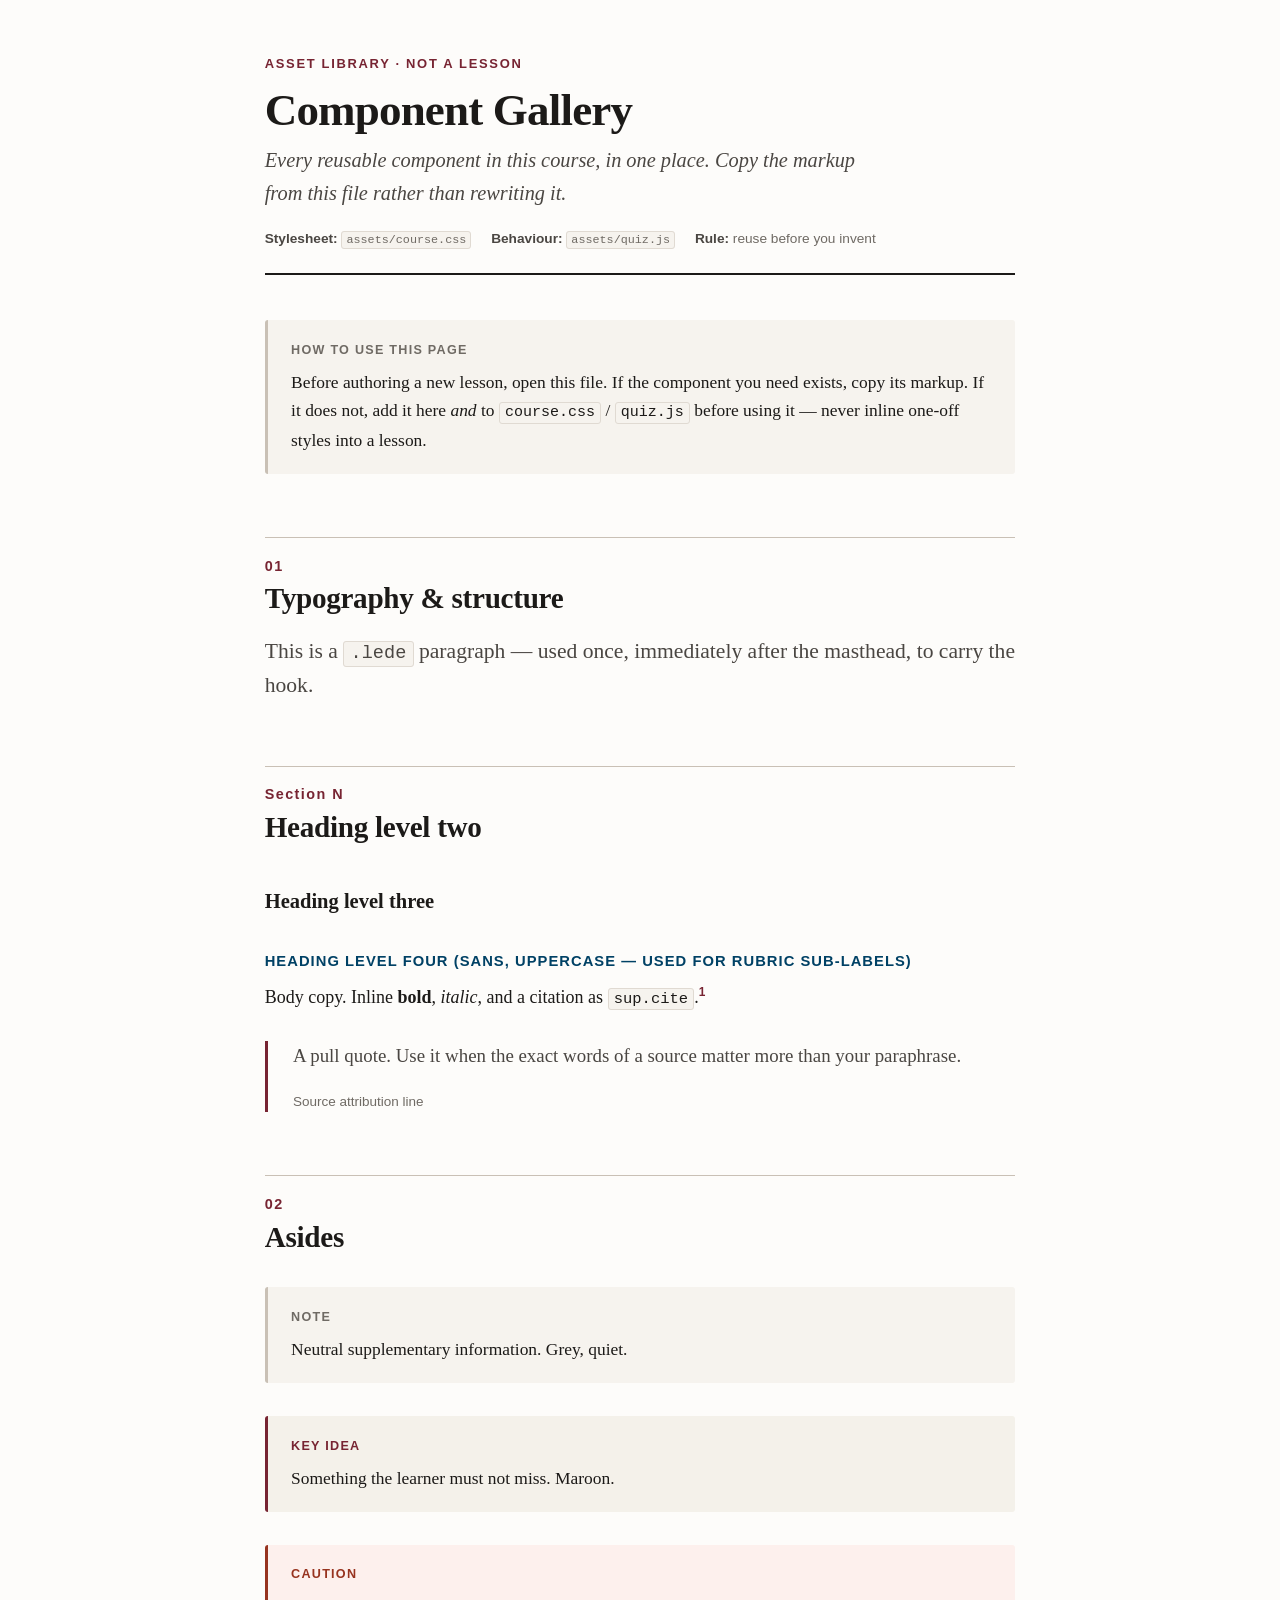
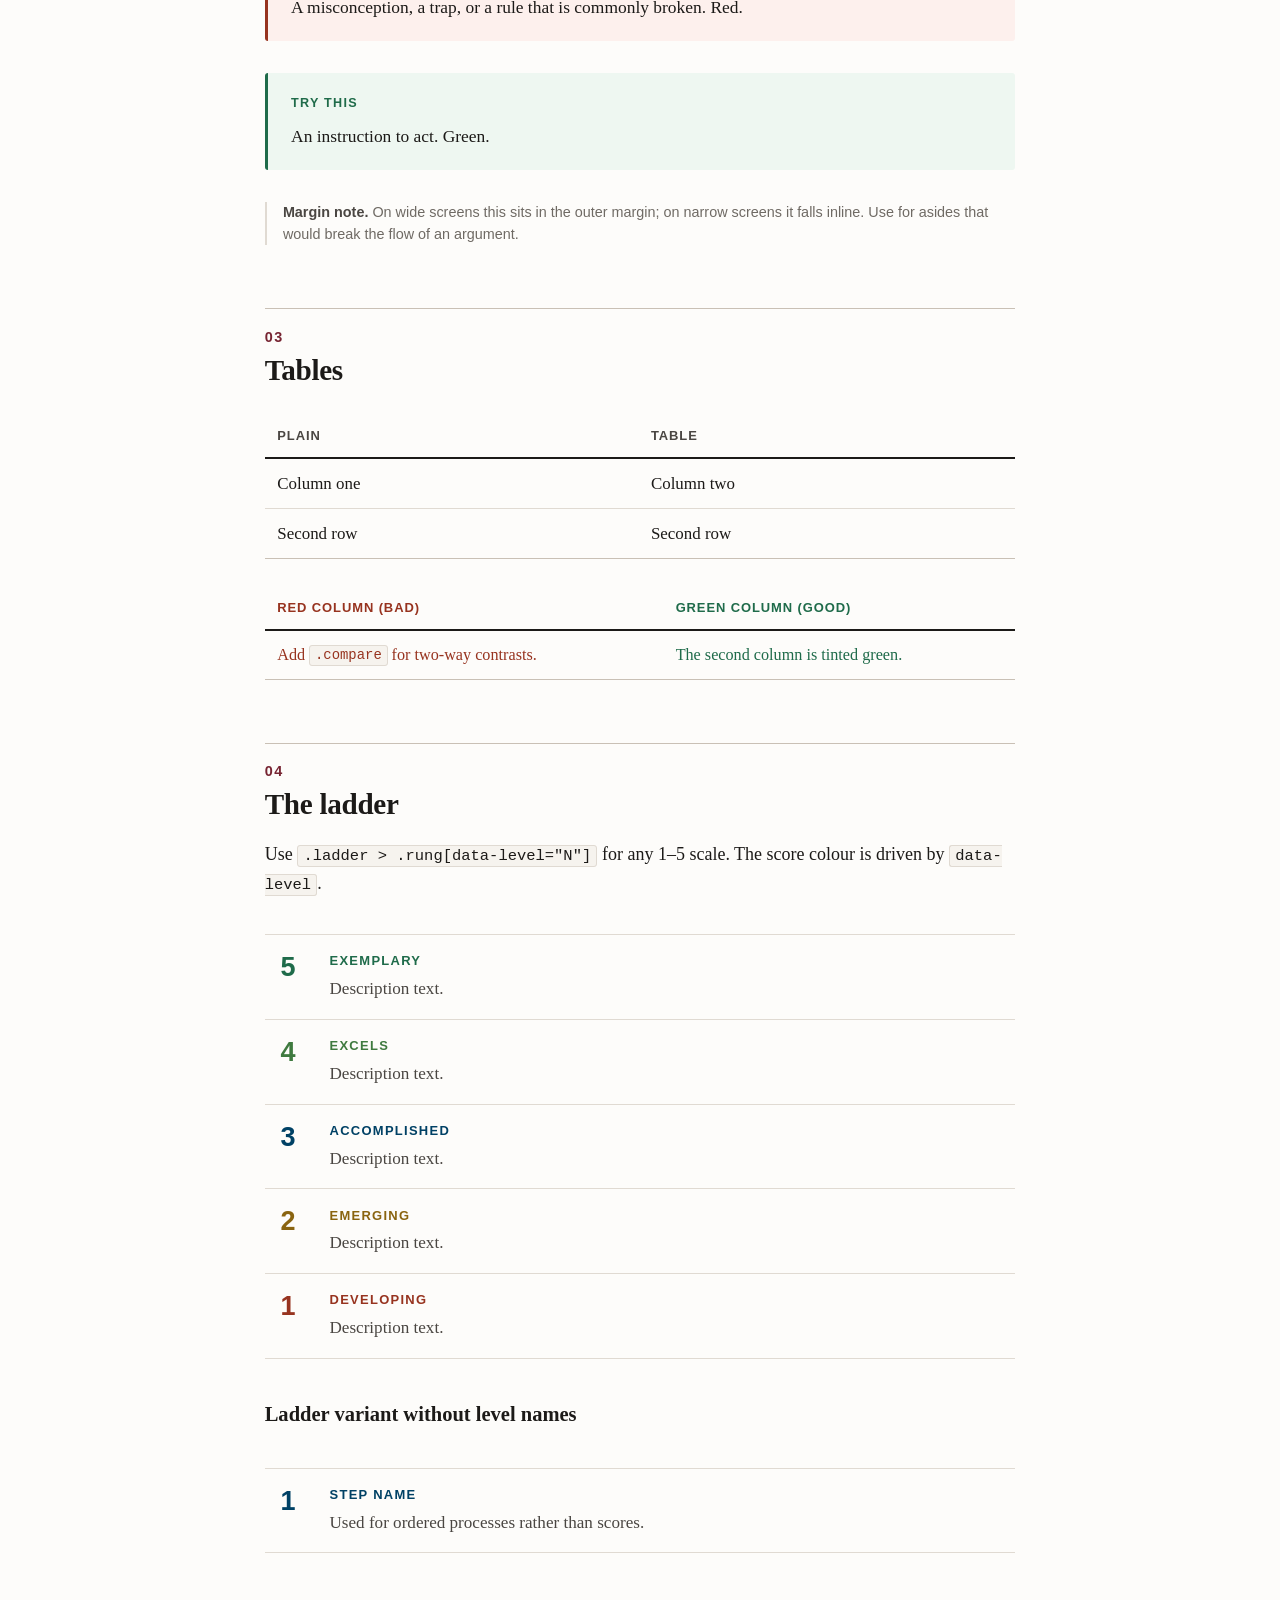
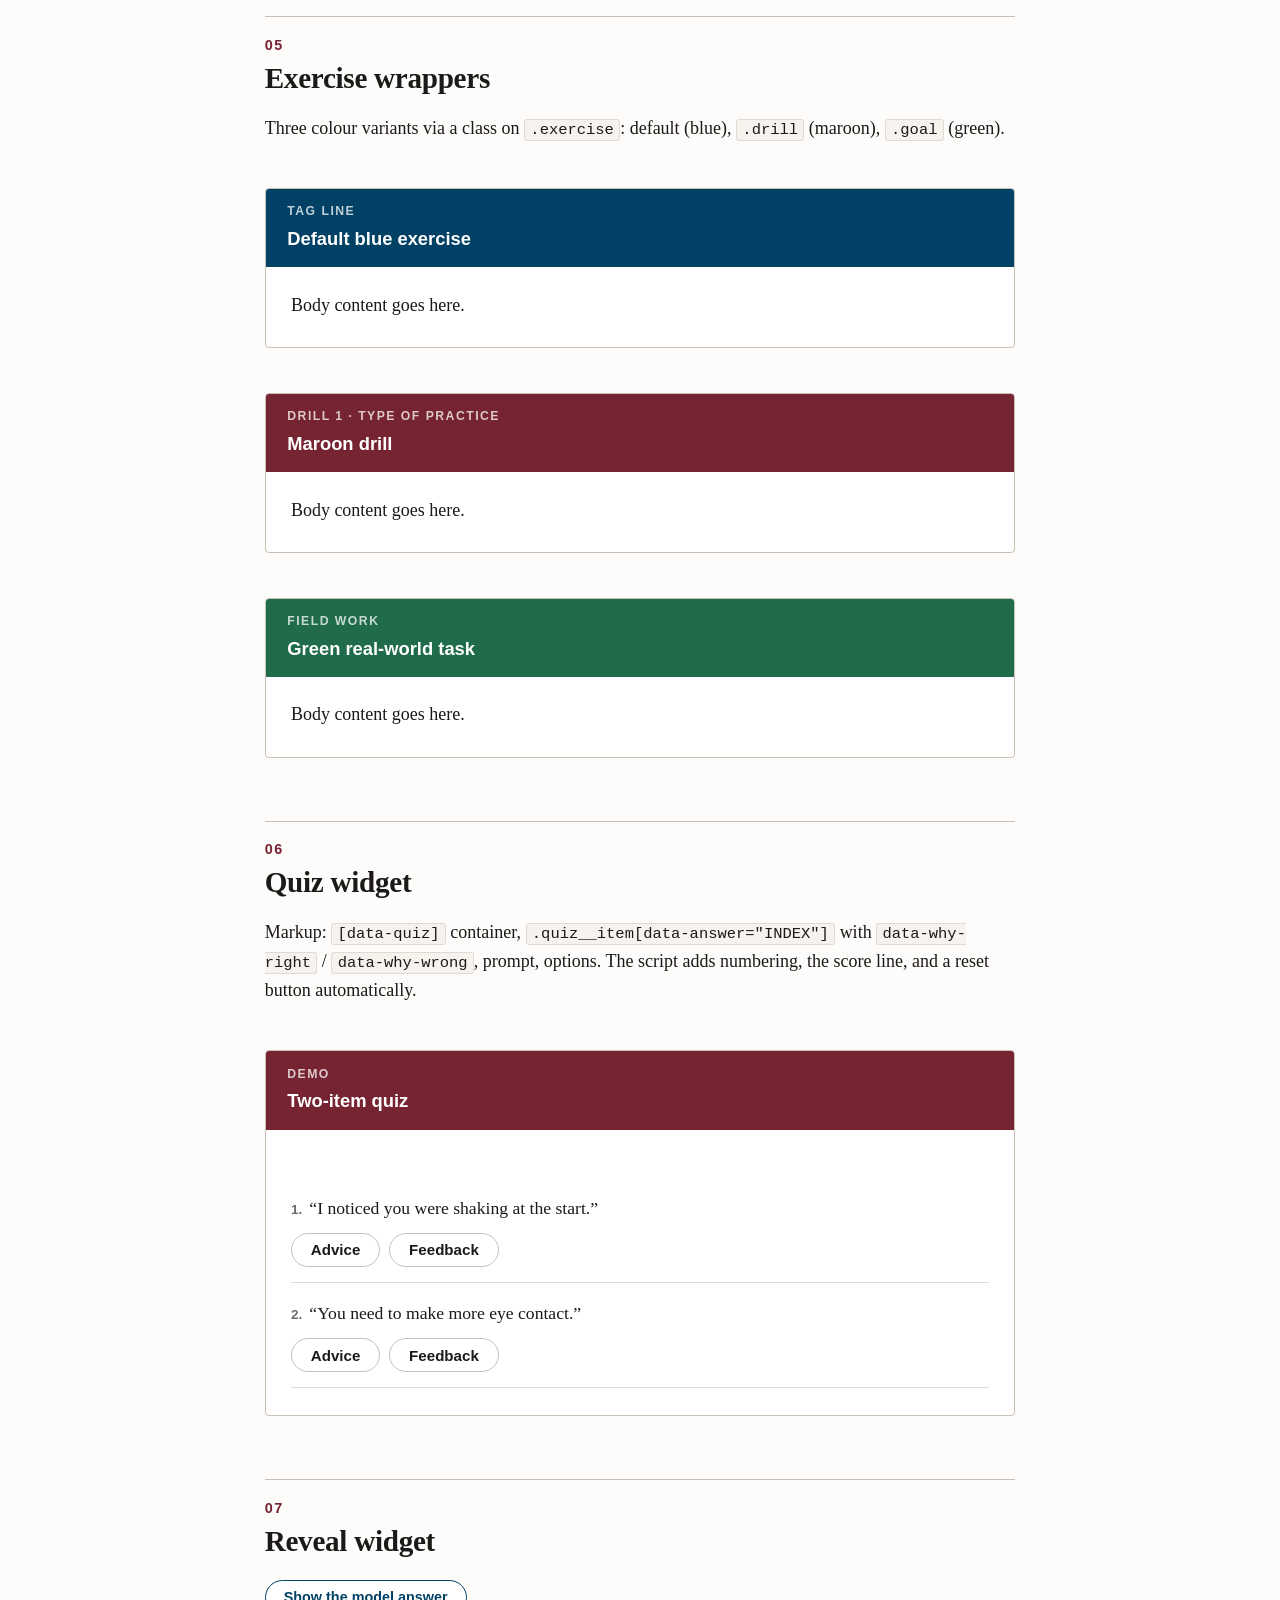
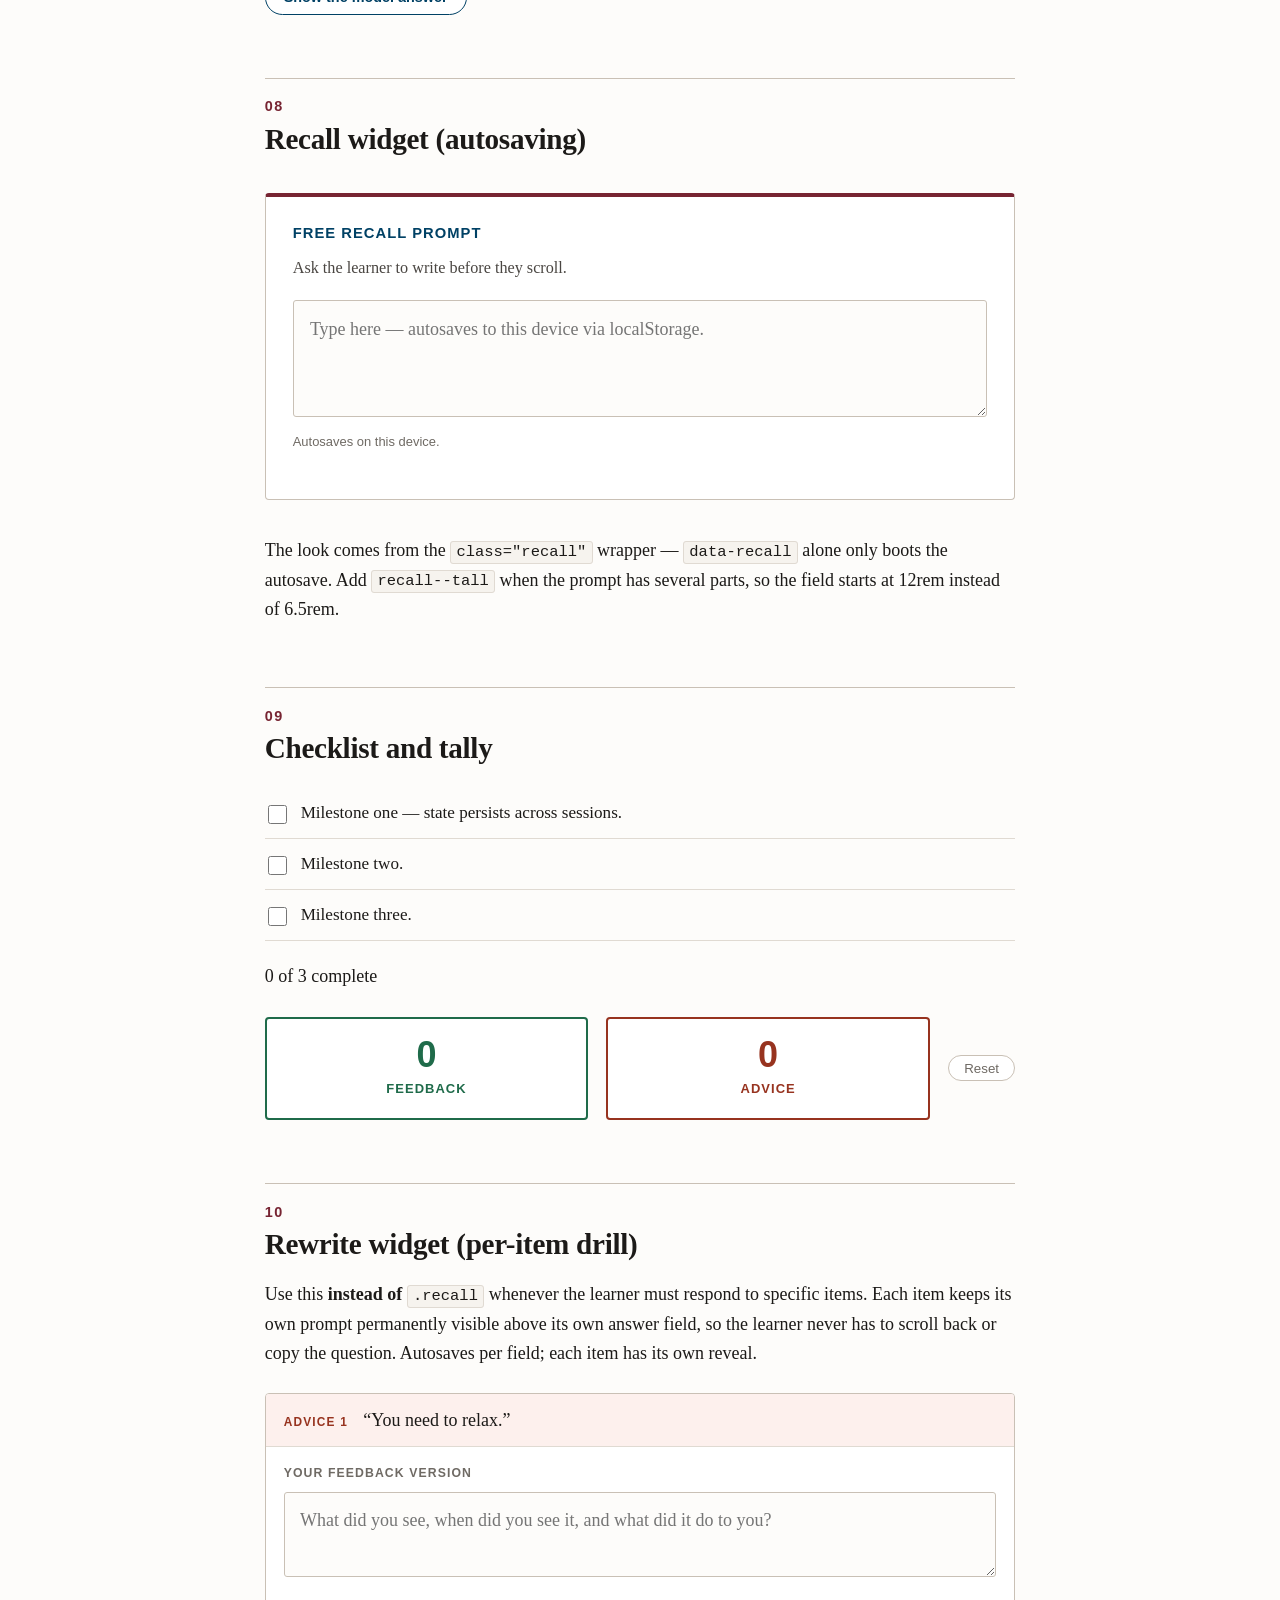
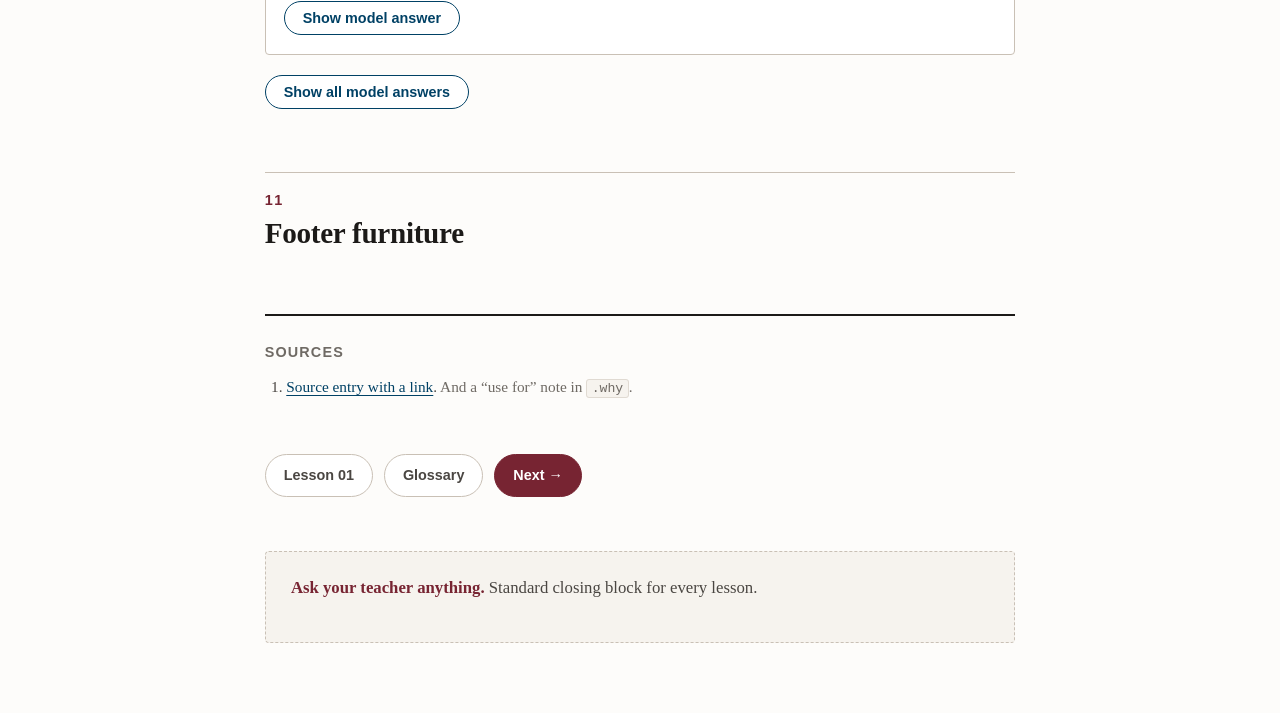
==== commit d8674170: "Lesson 01: restore the compact structure, keep anchoring tight Sheriff preferred the previous lesson" ====
--- a/assets/components.html
+++ b/assets/components.html
@@ -189,6 +189,10 @@
   <p class="recall__actions"><span style="font-family:var(--sans);font-size:.72rem;color:var(--ink-faint)">Autosaves on this device.</span></p>
 </div>
 
+<p>The look comes from the <code>class="recall"</code> wrapper — <code>data-recall</code> alone
+only boots the autosave. Add <code>recall--tall</code> when the prompt has several parts, so the
+field starts at 12rem instead of 6.5rem.</p>
+
 <h2><span class="num">09</span>Checklist and tally</h2>
 
 <ul class="checklist" data-checklist data-key="gallery-checklist">
--- a/assets/course.css
+++ b/assets/course.css
@@ -609,6 +609,9 @@
   outline: 2px solid var(--tm-blue);
   outline-offset: 1px;
 }
+/* Use when the recall prompt has several parts and the learner will write
+   more than a few lines (e.g. four questions recalled in one sitting). */
+.recall--tall textarea { min-height: 12rem; }
 .recall .saved {
   font-family: var(--sans);
   font-size: 0.72rem;
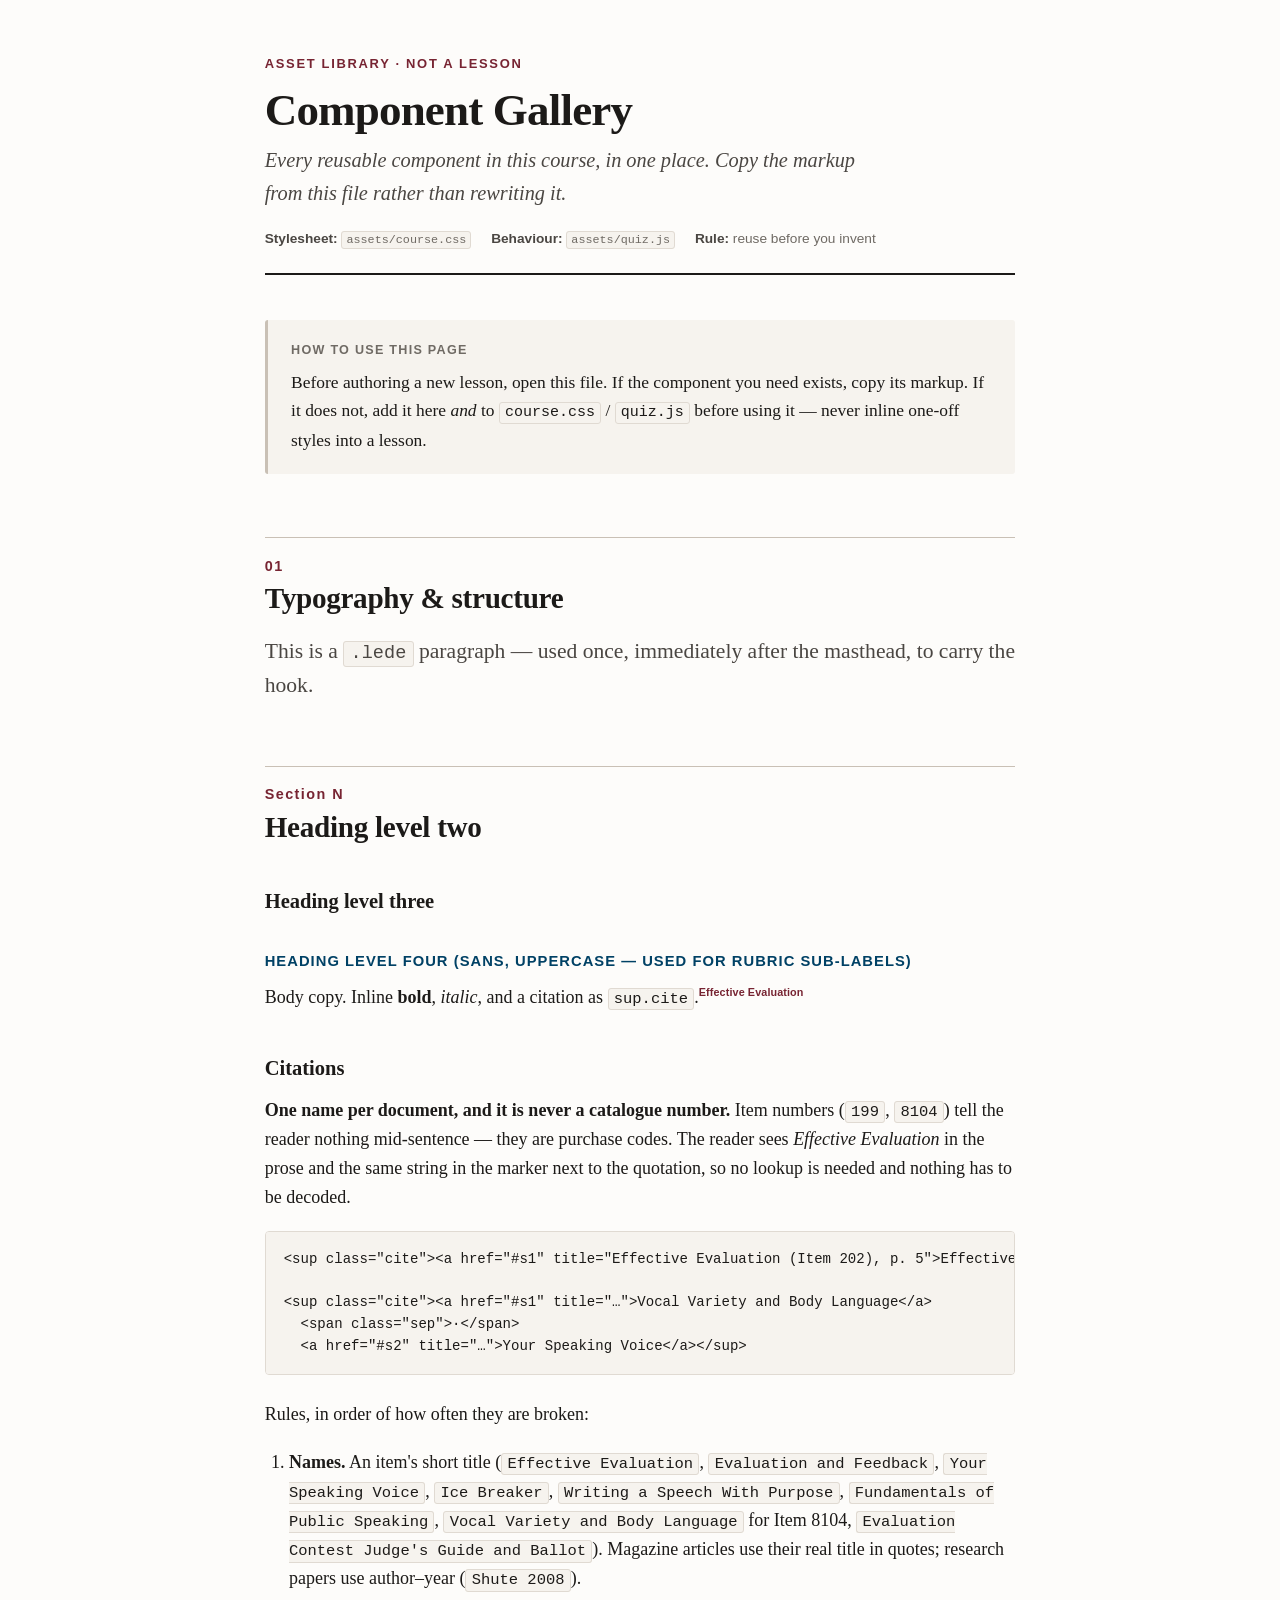
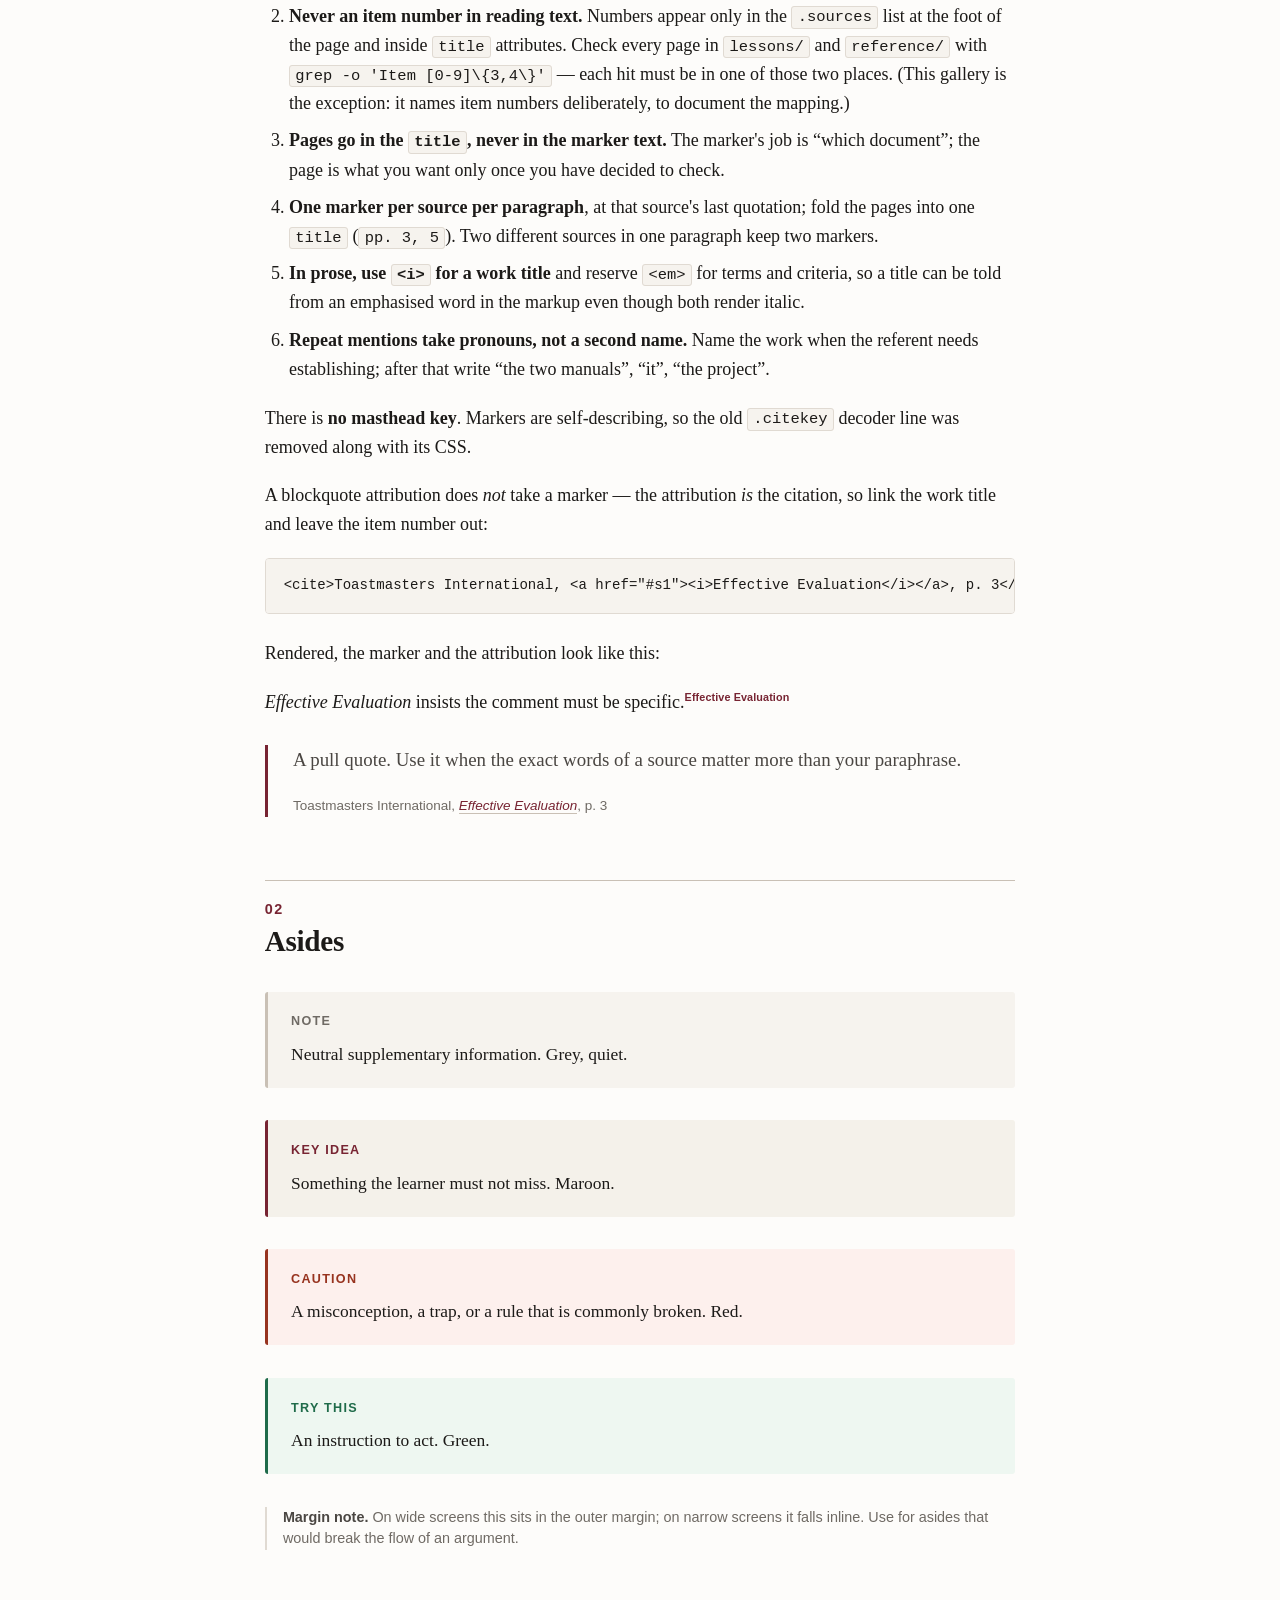
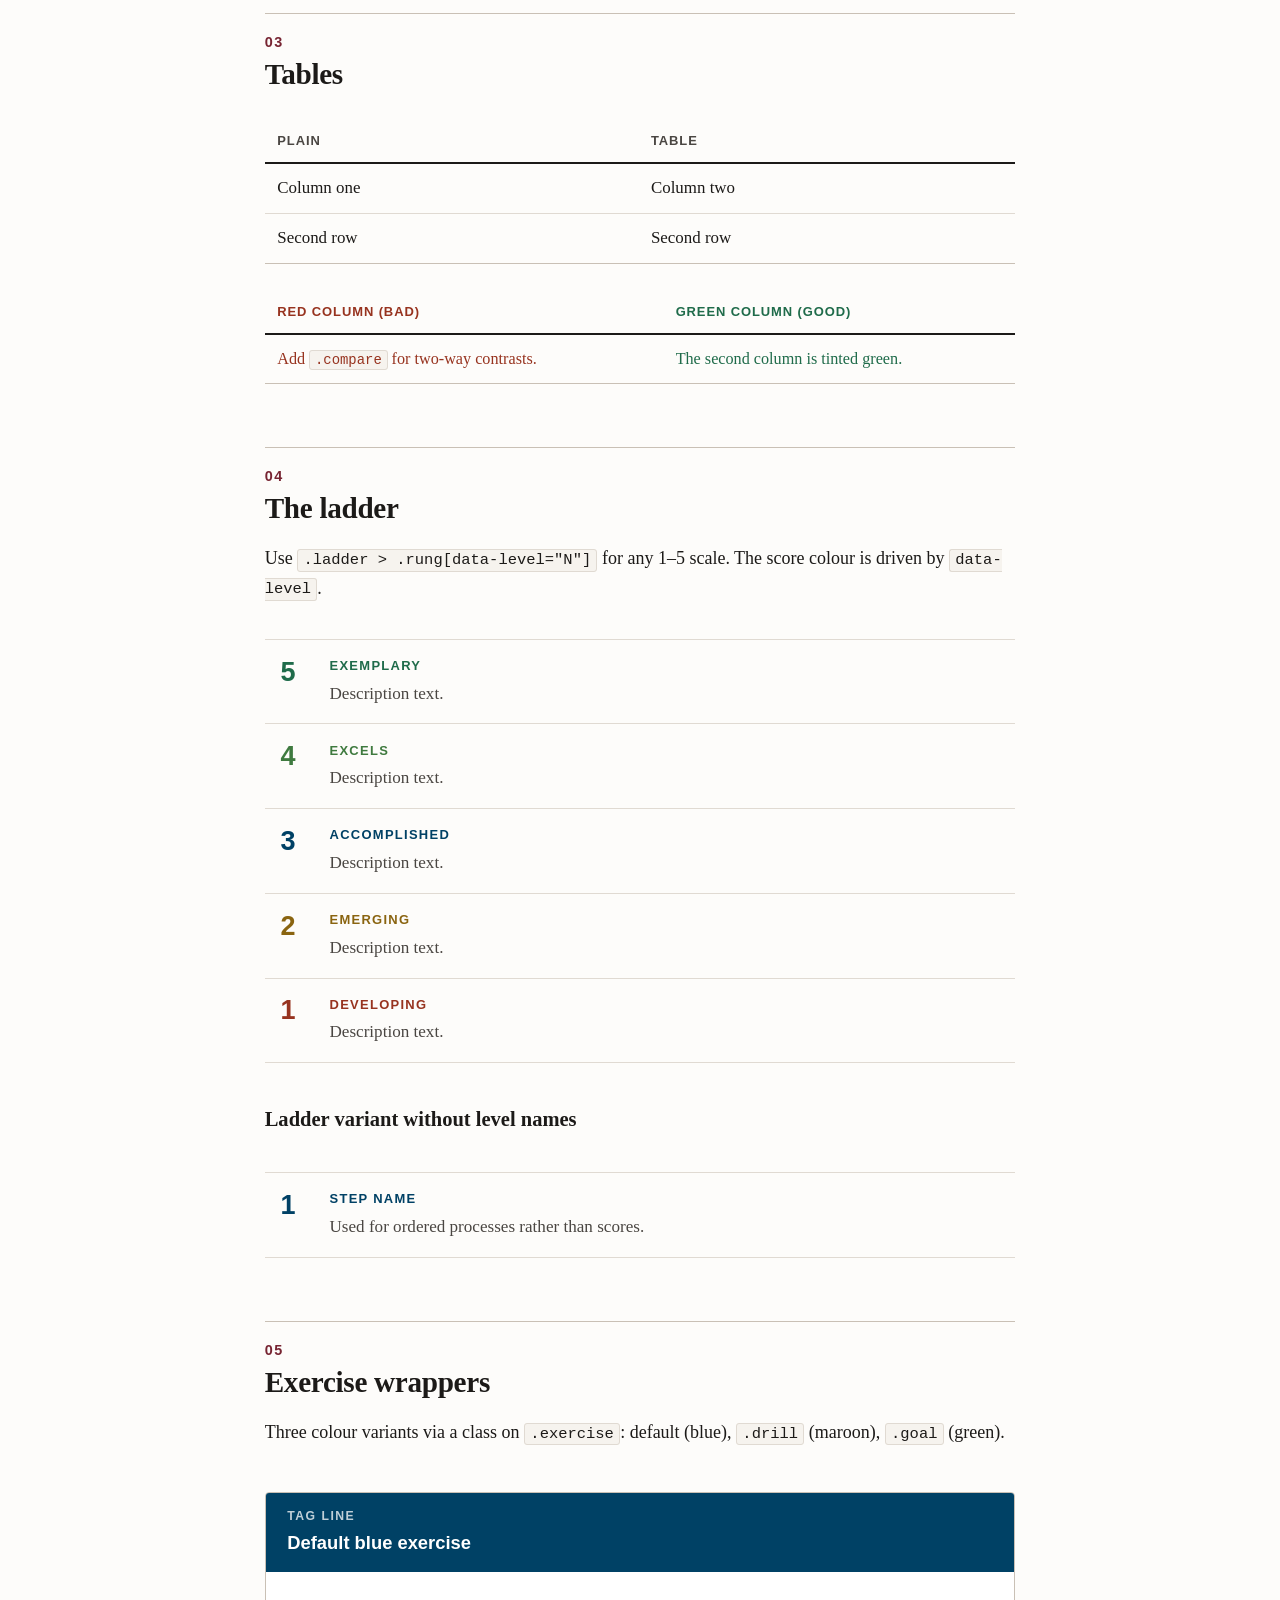
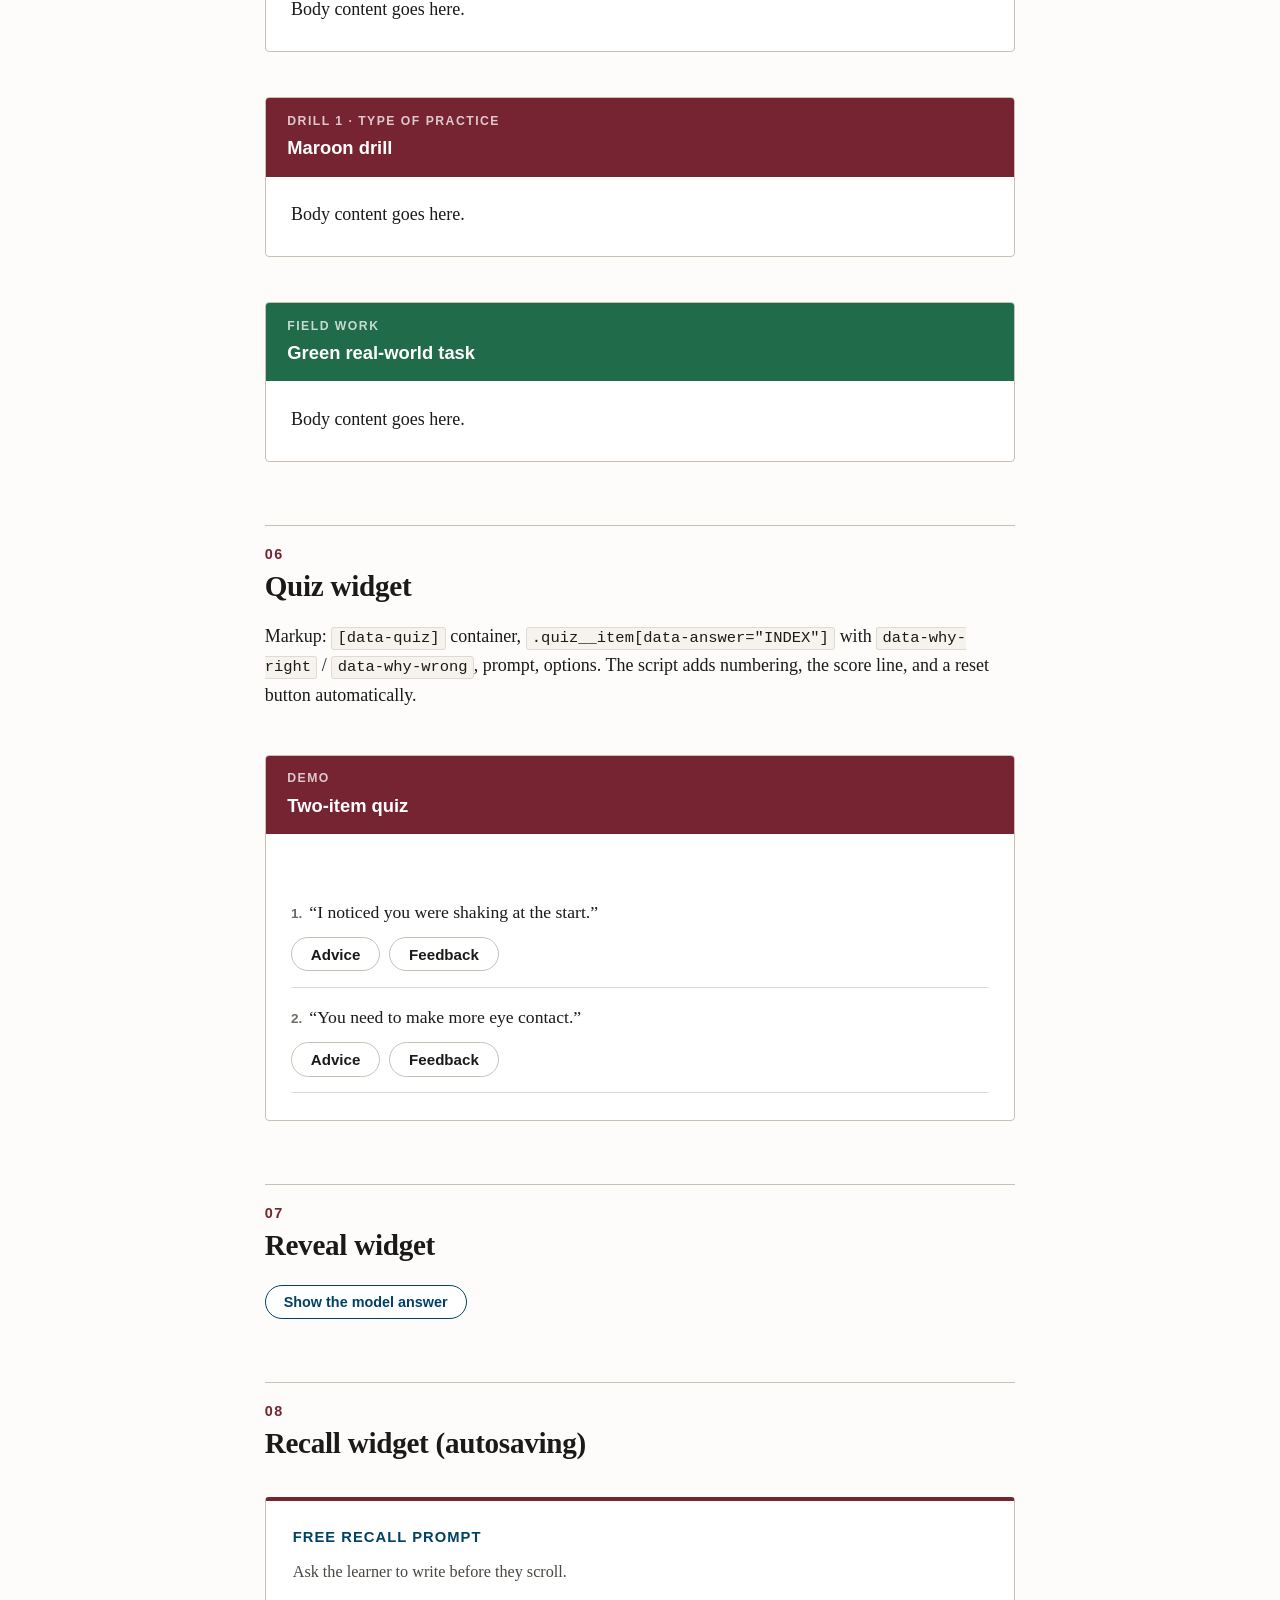
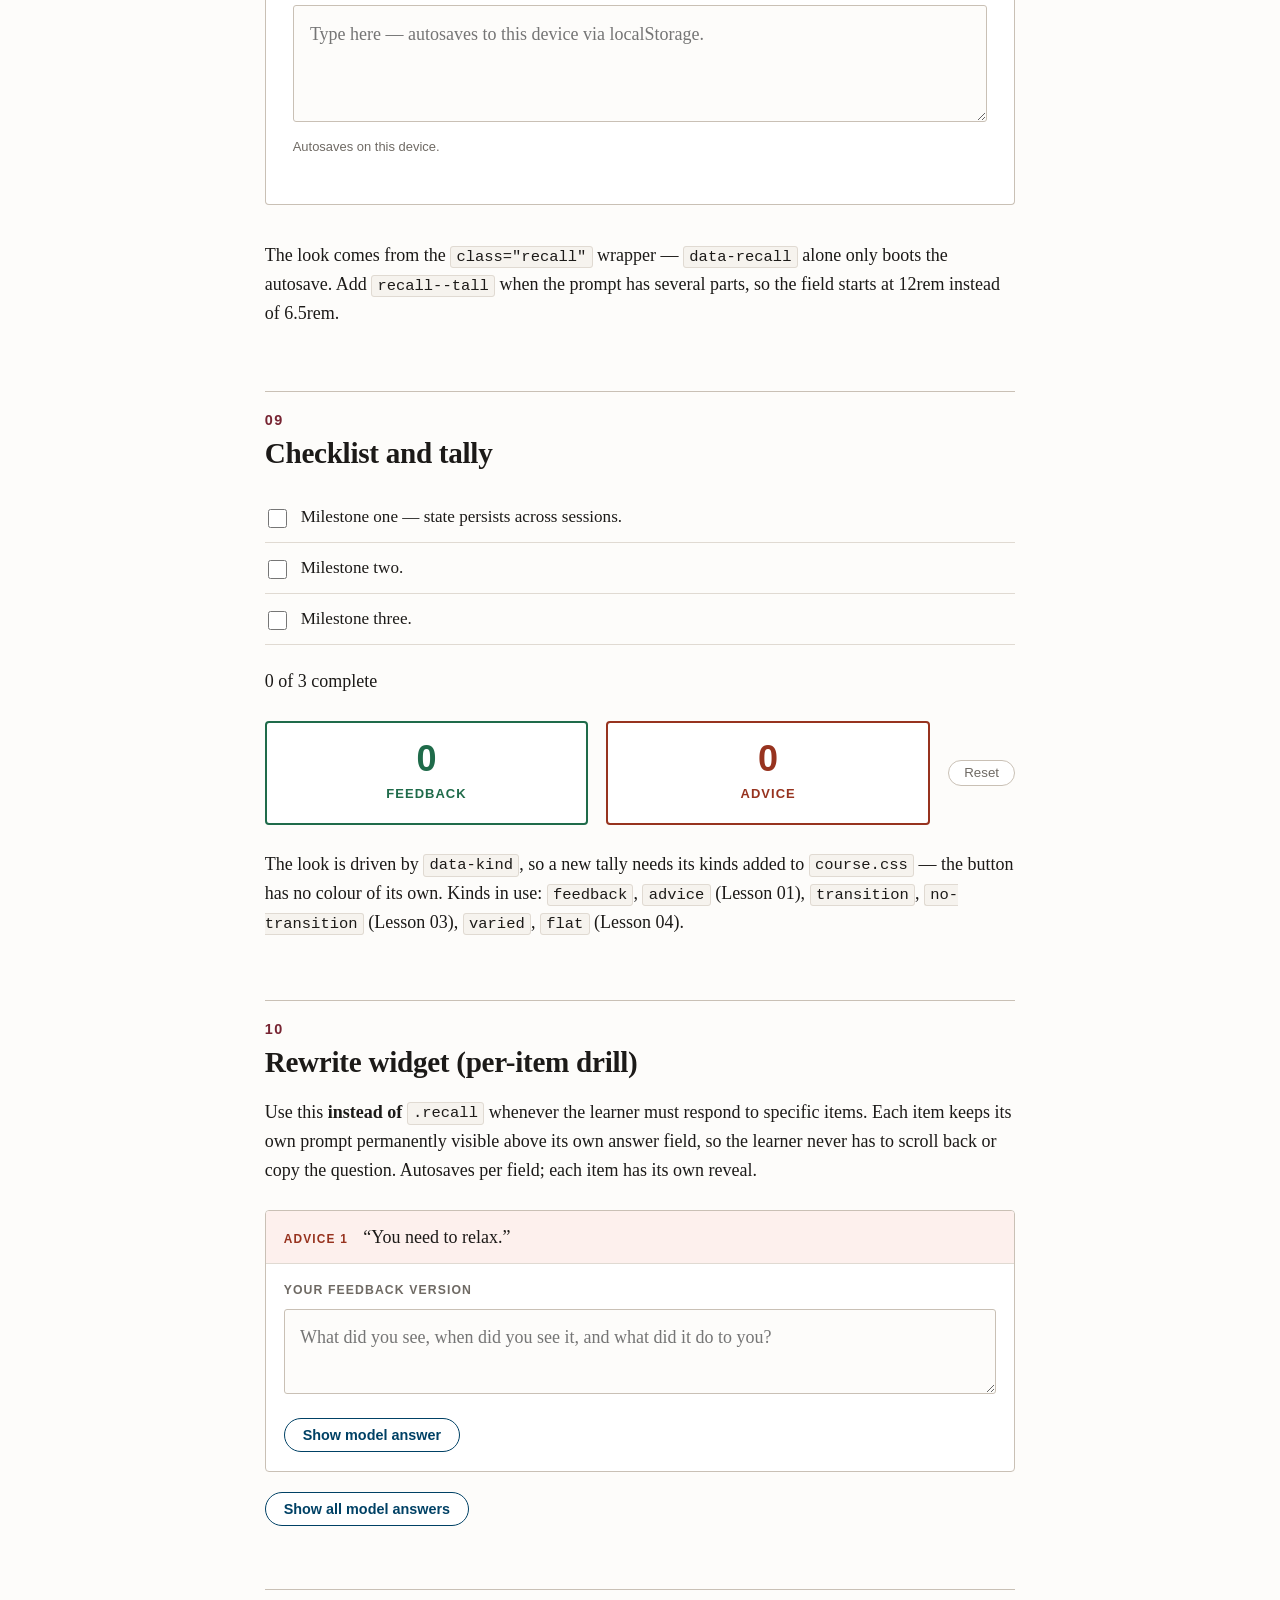
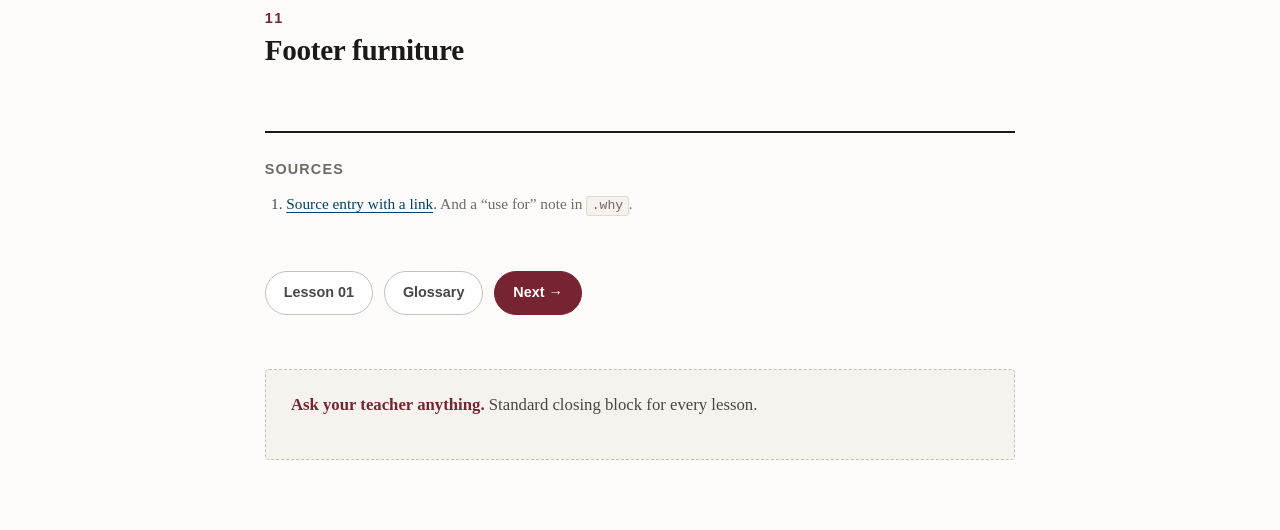
==== commit 567a3b29: "Lesson 04, and citations that name the work instead of the item number Lesson 04: Voice — Pitch, Ton" ====
--- a/assets/components.html
+++ b/assets/components.html
@@ -38,11 +38,61 @@
 <h4>Heading level four (sans, uppercase — used for rubric sub-labels)</h4>
 
 <p>Body copy. Inline <strong>bold</strong>, <em>italic</em>, and a
-<citation>citation</citation> as <code>sup.cite</code>.<sup class="cite"><a href="#s1">1</a></sup></p>
+<citation>citation</citation> as <code>sup.cite</code>.<sup class="cite"><a href="#s1" title="Effective Evaluation (Item 202)">Effective Evaluation</a></sup></p>
+
+<h3>Citations</h3>
+
+<p><strong>One name per document, and it is never a catalogue number.</strong> Item numbers
+(<code>199</code>, <code>8104</code>) tell the reader nothing mid-sentence — they are purchase
+codes. The reader sees <em>Effective Evaluation</em> in the prose and the same string in the
+marker next to the quotation, so no lookup is needed and nothing has to be decoded.</p>
+
+<pre><code>&lt;sup class="cite"&gt;&lt;a href="#s1" title="Effective Evaluation (Item 202), p. 5"&gt;Effective Evaluation&lt;/a&gt;&lt;/sup&gt;
+
+&lt;sup class="cite"&gt;&lt;a href="#s1" title="…"&gt;Vocal Variety and Body Language&lt;/a&gt;
+  &lt;span class="sep"&gt;·&lt;/span&gt;
+  &lt;a href="#s2" title="…"&gt;Your Speaking Voice&lt;/a&gt;&lt;/sup&gt;</code></pre>
+
+<p>Rules, in order of how often they are broken:</p>
+<ol>
+  <li><strong>Names.</strong> An item's short title (<code>Effective Evaluation</code>,
+  <code>Evaluation and Feedback</code>, <code>Your Speaking Voice</code>, <code>Ice Breaker</code>,
+  <code>Writing a Speech With Purpose</code>, <code>Fundamentals of Public Speaking</code>,
+  <code>Vocal Variety and Body Language</code> for Item 8104,
+  <code>Evaluation Contest Judge's Guide and Ballot</code>). Magazine articles use their real
+  title in quotes; research papers use author–year (<code>Shute 2008</code>).</li>
+  <li><strong>Never an item number in reading text.</strong> Numbers appear only in the
+  <code>.sources</code> list at the foot of the page and inside <code>title</code> attributes.
+  Check every page in <code>lessons/</code> and <code>reference/</code> with
+  <code>grep -o 'Item [0-9]\{3,4\}'</code> — each hit must be in one of those two places. (This
+  gallery is the exception: it names item numbers deliberately, to document the mapping.)</li>
+  <li><strong>Pages go in the <code>title</code>, never in the marker text.</strong> The marker's
+  job is “which document”; the page is what you want only once you have decided to check.</li>
+  <li><strong>One marker per source per paragraph</strong>, at that source's last quotation; fold
+  the pages into one <code>title</code> (<code>pp. 3, 5</code>). Two different sources in one
+  paragraph keep two markers.</li>
+  <li><strong>In prose, use <code>&lt;i&gt;</code> for a work title</strong> and reserve
+  <code>&lt;em&gt;</code> for terms and criteria, so a title can be told from an emphasised word in
+  the markup even though both render italic.</li>
+  <li><strong>Repeat mentions take pronouns, not a second name.</strong> Name the work when the
+  referent needs establishing; after that write “the two manuals”, “it”, “the project”.</li>
+</ol>
+
+<p>There is <strong>no masthead key</strong>. Markers are self-describing, so the old
+<code>.citekey</code> decoder line was removed along with its CSS.</p>
+
+<p>A blockquote attribution does <em>not</em> take a marker — the attribution <em>is</em> the
+citation, so link the work title and leave the item number out:</p>
+
+<pre><code>&lt;cite&gt;Toastmasters International, &lt;a href="#s1"&gt;&lt;i&gt;Effective Evaluation&lt;/i&gt;&lt;/a&gt;, p. 3&lt;/cite&gt;</code></pre>
+
+<p>Rendered, the marker and the attribution look like this:</p>
+
+<p><em>Effective Evaluation</em> insists the comment must be specific.<sup class="cite"><a href="#s1" title="Effective Evaluation (Item 202, Rev. 6/2011), p. 4">Effective Evaluation</a></sup></p>
 
 <blockquote>
   <p>A pull quote. Use it when the exact words of a source matter more than your paraphrase.</p>
-  <cite>Source attribution line</cite>
+  <cite>Toastmasters International, <a href="#s1"><i>Effective Evaluation</i></a>, p. 3</cite>
 </blockquote>
 
 <h2><span class="num">02</span>Asides</h2>
@@ -210,6 +260,11 @@
   </div>
 </div>
 
+<p>The look is driven by <code>data-kind</code>, so a new tally needs its kinds added to
+<code>course.css</code> — the button has no colour of its own. Kinds in use: <code>feedback</code>,
+<code>advice</code> (Lesson 01), <code>transition</code>, <code>no-transition</code> (Lesson 03),
+<code>varied</code>, <code>flat</code> (Lesson 04).</p>
+
 <h2><span class="num">10</span>Rewrite widget (per-item drill)</h2>
 
 <p>Use this <strong>instead of</strong> <code>.recall</code> whenever the learner must respond to
--- a/assets/course.css
+++ b/assets/course.css
@@ -186,15 +186,22 @@
   margin: 2.5rem 0;
 }
 
-/* Superscript citations */
+/* Superscript citations.
+   The marker names its source (the work title, never a catalogue number) so it can be
+   read without scrolling to the sources list; `title` carries the full reference with
+   the item number and page. There is no masthead key: the marker is self-describing. */
 sup.cite {
   font-family: var(--sans);
-  font-size: 0.66rem;
+  font-size: 0.6rem;
   font-weight: 700;
   line-height: 0;
   vertical-align: super;
+  letter-spacing: 0.01em;
+  white-space: nowrap;
 }
 sup.cite a { text-decoration: none; color: var(--tm-maroon); }
+sup.cite a:hover, sup.cite a:focus { text-decoration: underline; }
+sup.cite .sep { color: var(--ink-faint); font-weight: 400; }
 
 /* -------------------------------------------------------------- blockquote -- */
 
@@ -206,6 +213,13 @@
   color: var(--ink-soft);
 }
 blockquote p:last-child { margin-bottom: 0; }
+blockquote cite a {
+  color: var(--tm-maroon);
+  text-decoration: none;
+  border-bottom: 1px solid var(--rule-strong);
+}
+blockquote cite a:hover, blockquote cite a:focus { border-bottom-color: var(--tm-maroon); }
+
 blockquote cite {
   display: block;
   font-family: var(--sans);
@@ -568,6 +582,10 @@
 }
 .tally__btn[data-kind="feedback"] { border-color: var(--good); color: var(--good); }
 .tally__btn[data-kind="advice"] { border-color: var(--bad); color: var(--bad); }
+.tally__btn[data-kind="transition"] { border-color: var(--tm-blue); color: var(--tm-blue); }
+.tally__btn[data-kind="no-transition"] { border-color: var(--bad); color: var(--bad); }
+.tally__btn[data-kind="varied"] { border-color: var(--good); color: var(--good); }
+.tally__btn[data-kind="flat"] { border-color: var(--bad); color: var(--bad); }
 .tally__btn:active { transform: translateY(1px); }
 .tally__reset {
   font-family: var(--sans);
@@ -807,6 +825,26 @@
   border-radius: 3px;
   border: 1px solid var(--rule);
   word-break: break-word;
+}
+
+pre {
+  background: var(--paper-sunk);
+  border: 1px solid var(--rule);
+  border-radius: 4px;
+  padding: 0.9rem 1rem;
+  margin: 1rem 0 1.4rem;
+  overflow-x: auto;
+  font-size: 0.78rem;
+  line-height: 1.55;
+}
+pre code {
+  background: none;
+  border: 0;
+  padding: 0;
+  border-radius: 0;
+  font-size: 1em;
+  white-space: pre;
+  word-break: normal;
 }
 
 /* ============================================================ course home = */
